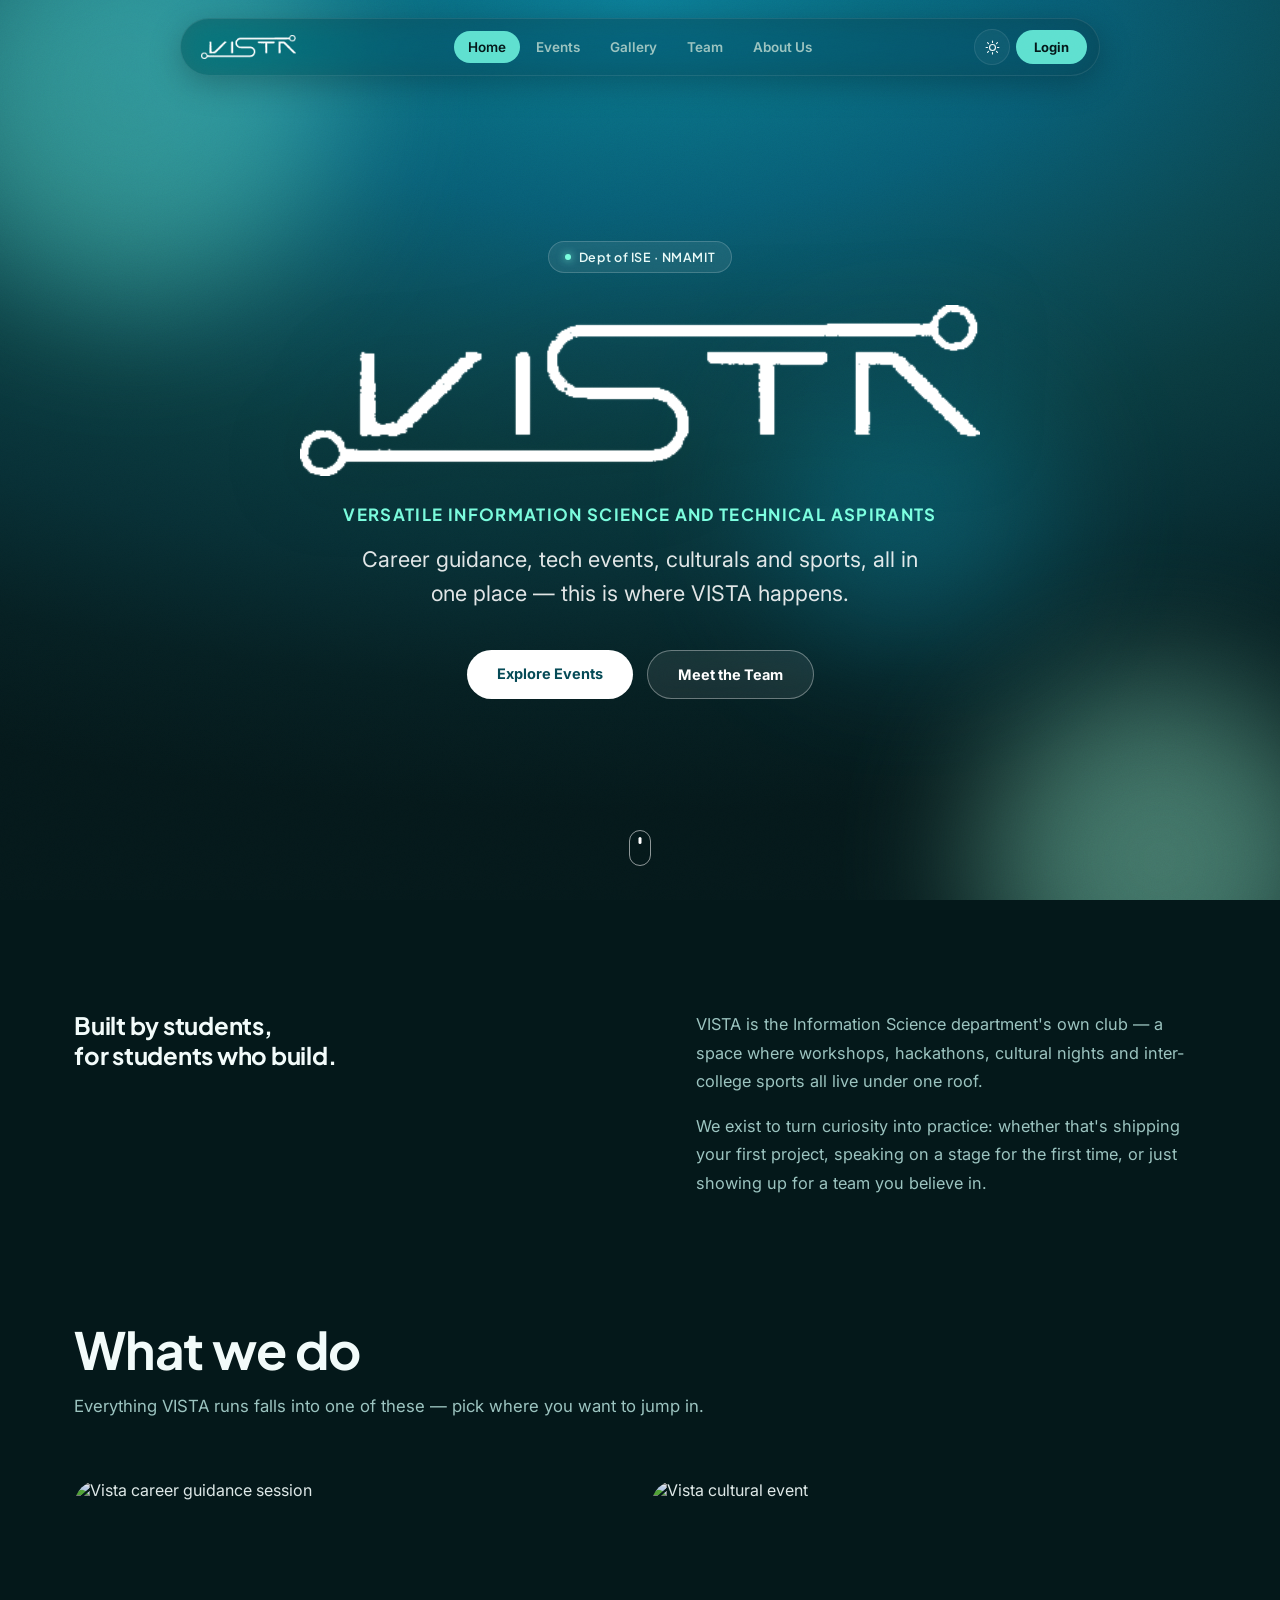
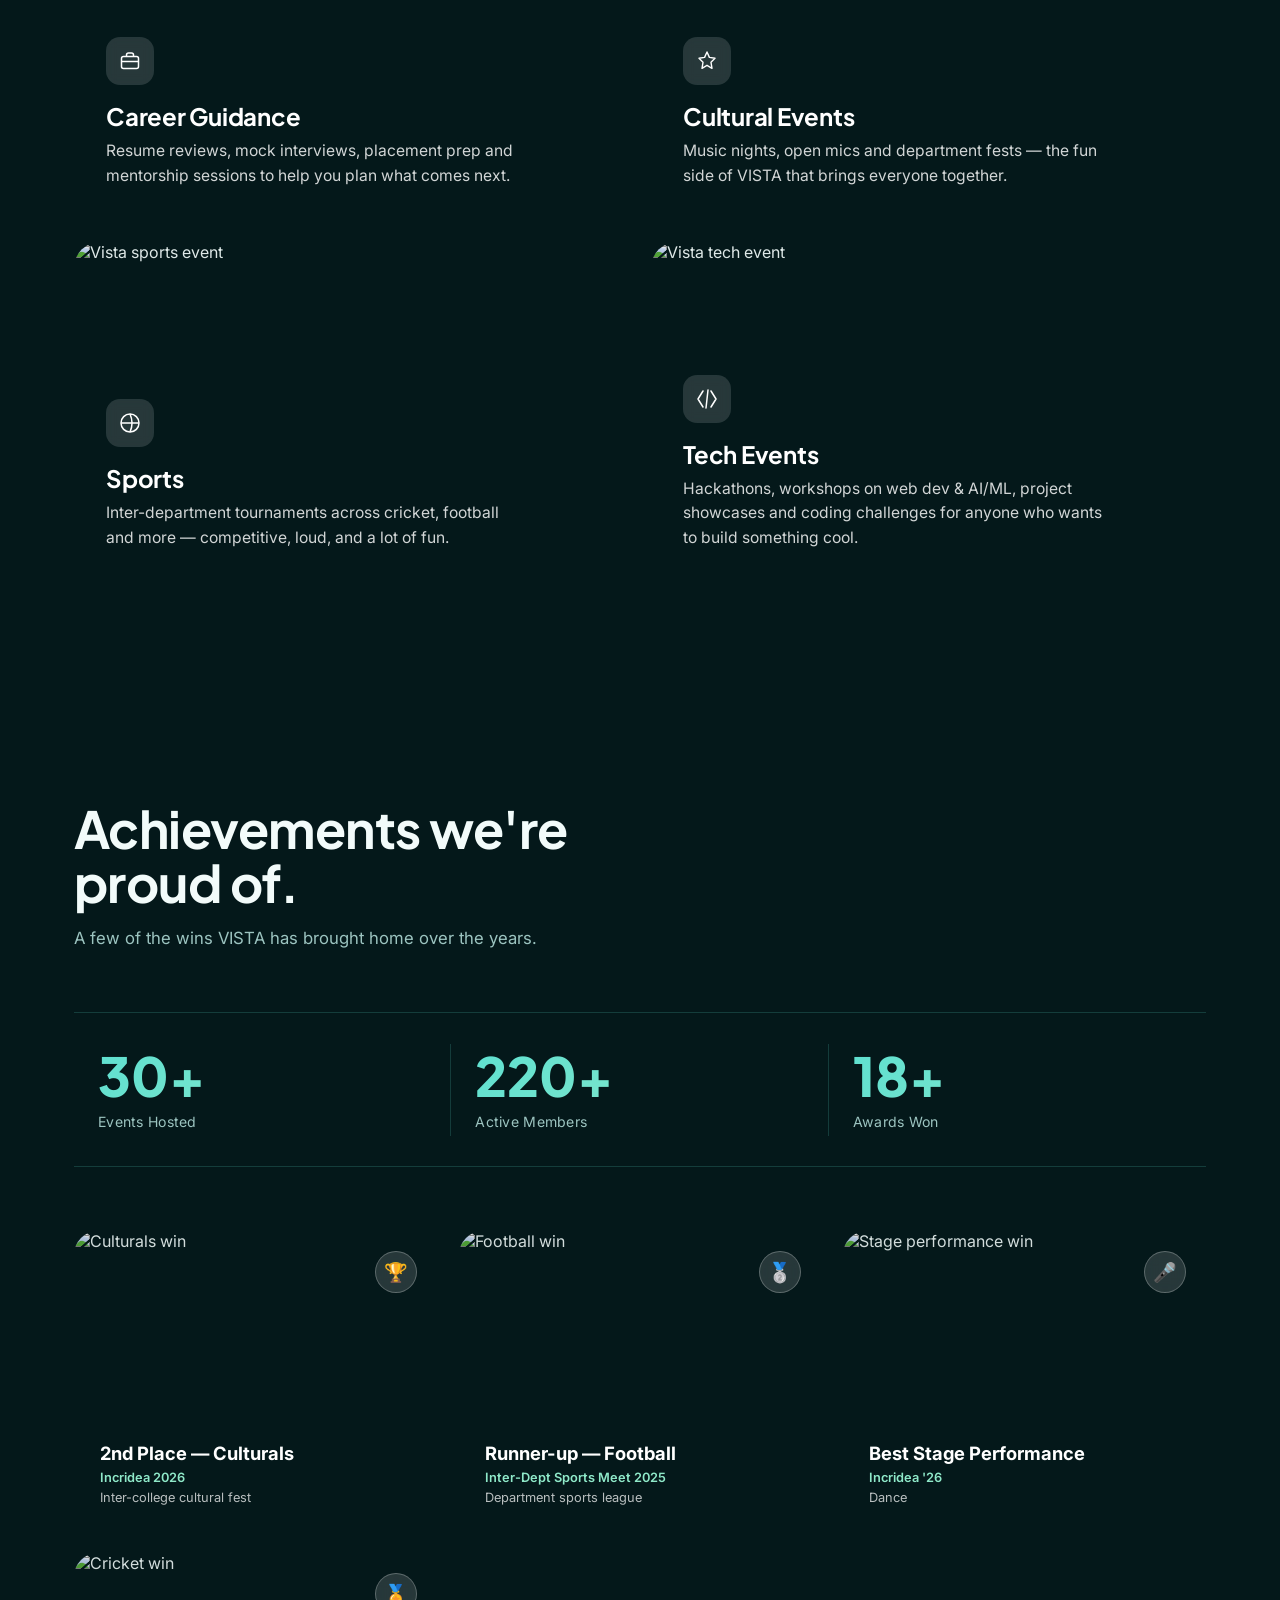
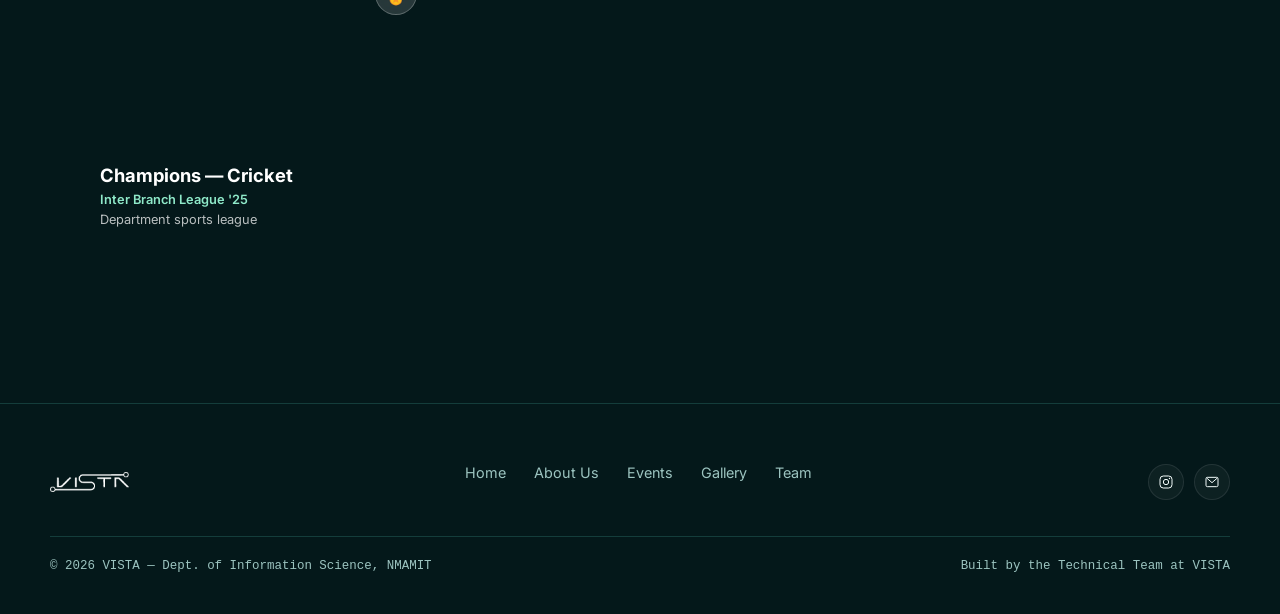
==== index.html @ de06e96b "website frontend" ====
<!DOCTYPE html>
<html lang="en" data-theme="dark">
<head>
<meta charset="UTF-8">
<meta name="viewport" content="width=device-width, initial-scale=1.0">
<title>VISTA — Dept. of ISE, NMAMIT</title>
<link rel="preconnect" href="https://fonts.googleapis.com">
<link rel="preconnect" href="https://fonts.gstatic.com" crossorigin>
<link href="https://fonts.googleapis.com/css2?family=Plus+Jakarta+Sans:wght@500;600;700;800&family=Inter:wght@400;500;600;700&display=swap" rel="stylesheet">
<link rel="stylesheet" href="/css/styles.css">
</head>
<body>

<div class="navwrap">
  <nav>
    <a href="/" class="nav-brand">
      <img src="/assets/images/vista-logo.png" alt="Vista logo">
    </a>
    <div class="nav-links" id="navLinks">
      <a href="/" class="active">Home</a>
      <a href="/events/">Events</a>
      <a href="/gallery/">Gallery</a>
      <a href="/team/">Team</a>
      <a href="/about/">About Us</a>
    </div>
    <div class="nav-actions">
      <button class="icon-btn" id="themeToggle" title="Toggle theme">
        <svg id="themeIcon" viewBox="0 0 24 24" fill="none" width="17" height="17"><path d="M12 3v2M12 19v2M5 5l1.4 1.4M17.6 17.6L19 19M3 12h2M19 12h2M5 19l1.4-1.4M17.6 6.4L19 5" stroke="currentColor" stroke-width="1.6" stroke-linecap="round"/><circle cx="12" cy="12" r="4.2" stroke="currentColor" stroke-width="1.6"/></svg>
      </button>
      <button class="login-btn">Login</button>
      <button class="hamburger" id="hamburger"><span></span></button>
    </div>
  </nav>
</div>
<div class="mobile-menu" id="mobileMenu">
  <a href="/" class="active">Home</a>
  <a href="/events/">Events</a>
  <a href="/gallery/">Gallery</a>
  <a href="/team/">Team</a>
  <a href="/about/">About Us</a>
</div>

<main class="page">

  <section class="hero">
    <div class="hero-blobs" id="heroBlobs">
      <div class="blob b1"></div>
      <div class="blob b2"></div>
      <div class="blob b3"></div>
    </div>
    <div class="hero-inner">
      <div class="hero-eyebrow"><span class="dot"></span>Dept of ISE · NMAMIT</div>
      <img src="/assets/images/vista-logo.png" alt="VISTA" class="hero-logo" id="heroLogo">
      <p class="hero-fullname">Versatile Information Science and Technical Aspirants</p>
      <p class="tagline">Career guidance, tech events, culturals and sports, all in one place — this is where VISTA happens.</p>
      <div class="hero-ctas">
        <a href="/events/" class="btn-solid">Explore Events</a>
        <a href="/team/" class="btn-ghost">Meet the Team</a>
      </div>
    </div>
    <div class="scroll-cue"><div class="mouse"></div></div>
  </section>

  <section class="block" id="about">
    <div class="about-grid">
      <div class="reveal">
        <h2>Built by students,<br>for students who build.</h2>
      </div>
      <div class="reveal">
        <p>VISTA is the Information Science department's own club — a space where workshops, hackathons, cultural nights and inter-college sports all live under one roof.</p>
        <p>We exist to turn curiosity into practice: whether that's shipping your first project, speaking on a stage for the first time, or just showing up for a team you believe in.</p>
      </div>
    </div>
  </section>

  <section class="block" id="what-we-do" style="padding-top:0;">
    <div class="section-head reveal">
      <h2>What we do</h2>
      <p>Everything VISTA runs falls into one of these — pick where you want to jump in.</p>
    </div>
    <div class="what-grid">
      <div class="what-card reveal">
        <div class="what-bg"><img src="https://picsum.photos/seed/vista-career2/800/600" alt="Vista career guidance session"></div>
        <div class="what-content">
          <div class="what-icon"><svg viewBox="0 0 24 24" fill="none"><rect x="3.5" y="7.5" width="17" height="12" rx="2" stroke="currentColor" stroke-width="1.5"/><path d="M8.5 7.5V6a2 2 0 0 1 2-2h3a2 2 0 0 1 2 2v1.5" stroke="currentColor" stroke-width="1.5"/><path d="M3.5 12.5h17" stroke="currentColor" stroke-width="1.5"/></svg></div>
          <h3>Career Guidance</h3>
          <p>Resume reviews, mock interviews, placement prep and mentorship sessions to help you plan what comes next.</p>
        </div>
      </div>
      <div class="what-card reveal">
        <div class="what-bg"><img src="https://picsum.photos/seed/vista-culture2/800/600" alt="Vista cultural event"></div>
        <div class="what-content">
          <div class="what-icon"><svg viewBox="0 0 24 24" fill="none"><path d="M12 3l2.4 5.4L20 9.3l-4 4 1 6-5-3-5 3 1-6-4-4 5.6-.9z" stroke="currentColor" stroke-width="1.4" stroke-linejoin="round"/></svg></div>
          <h3>Cultural Events</h3>
          <p>Music nights, open mics and department fests — the fun side of VISTA that brings everyone together.</p>
        </div>
      </div>
      <div class="what-card reveal">
        <div class="what-bg"><img src="https://picsum.photos/seed/vista-sports2/800/600" alt="Vista sports event"></div>
        <div class="what-content">
          <div class="what-icon"><svg viewBox="0 0 24 24" fill="none"><circle cx="12" cy="12" r="9" stroke="currentColor" stroke-width="1.5"/><path d="M12 3a9 15 0 0 1 0 18M3 12h18" stroke="currentColor" stroke-width="1.5"/></svg></div>
          <h3>Sports</h3>
          <p>Inter-department tournaments across cricket, football and more — competitive, loud, and a lot of fun.</p>
        </div>
      </div>
      <div class="what-card reveal">
        <div class="what-bg"><img src="https://picsum.photos/seed/vista-tech2/800/600" alt="Vista tech event"></div>
        <div class="what-content">
          <div class="what-icon"><svg viewBox="0 0 24 24" fill="none"><path d="M8 4l-5 8 5 8M16 4l5 8-5 8M13 3l-2 18" stroke="currentColor" stroke-width="1.5" stroke-linecap="round" stroke-linejoin="round"/></svg></div>
          <h3>Tech Events</h3>
          <p>Hackathons, workshops on web dev &amp; AI/ML, project showcases and coding challenges for anyone who wants to build something cool.</p>
        </div>
      </div>
    </div>
  </section>

  <section class="block ach-band" id="achievements">
    <div class="section-head reveal">
      <h2>Achievements we're proud of.</h2>
      <p>A few of the wins VISTA has brought home over the years.</p>
    </div>

    <div class="ach-stats-row reveal">
      <div class="ach-stat-card"><div class="stat" data-count="30">0</div><div class="label">Events Hosted</div></div>
      <div class="ach-stat-card"><div class="stat" data-count="250">0</div><div class="label">Active Members</div></div>
      <div class="ach-stat-card"><div class="stat" data-count="18">0</div><div class="label">Awards Won</div></div>
    </div>

    <div class="wins-grid">
      <div class="win-card reveal">
        <div class="win-bg"><img src="https://picsum.photos/seed/vista-win-culturals/700/600" alt="Culturals win"></div>
        <div class="badge">🏆</div>
        <div class="win-content">
          <h4>2nd Place — Culturals</h4>
          <span class="win-event">Incridea 2026</span>
          <p class="win-year">Inter-college cultural fest</p>
        </div>
      </div>
      <div class="win-card reveal">
        <div class="win-bg"><img src="https://picsum.photos/seed/vista-win-football/700/600" alt="Football win"></div>
        <div class="badge">🥈</div>
        <div class="win-content">
          <h4>Runner-up — Football</h4>
          <span class="win-event">Inter-Dept Sports Meet 2025</span>
          <p class="win-year">Department sports league</p>
        </div>
      </div>
      <div class="win-card reveal">
        <div class="win-bg"><img src="https://picsum.photos/seed/vista-win-stage/700/600" alt="Stage performance win"></div>
        <div class="badge">🎤</div>
        <div class="win-content">
          <h4>Best Stage Performance</h4>
          <span class="win-event">Incridea '26</span>
          <p class="win-year">Dance </p>
        </div>
      </div>
      <div class="win-card reveal">
        <div class="win-bg"><img src="https://picsum.photos/seed/vista-win-cricket/700/600" alt="Cricket win"></div>
        <div class="badge">🏅</div>
        <div class="win-content">
          <h4>Champions — Cricket</h4>
          <span class="win-event">Inter Branch League '25</span>
          <p class="win-year">Department sports league</p>
        </div>
      </div>
    </div>
  </section>

</main>

<div class="lightbox" id="lightbox" aria-hidden="true">
  <button class="lightbox-close" id="lightboxClose" aria-label="Close image">&times;</button>
  <img id="lightboxImg" src="" alt="">
</div>

<footer>
  <div class="footer-inner">
    <div class="footer-brand">
      <img src="/assets/images/vista-logo.png" alt="Vista logo" style="height:20px;width:auto;filter:var(--logo-filter,none);">
    </div>
    <div class="footer-links">
      <a href="/" class="active">Home</a>
      <a href="/about/">About Us</a>
      <a href="/events/">Events</a>
      <a href="/gallery/">Gallery</a>
      <a href="/team/">Team</a>
    </div>
    <div class="social-row">
      <a class="icon-btn" href="https://www.instagram.com/vista_nmamit/" target="_blank" rel="noopener" aria-label="Instagram"><svg viewBox="0 0 24 24" width="16" height="16" fill="none"><rect x="3" y="3" width="18" height="18" rx="5" stroke="currentColor" stroke-width="1.5"/><circle cx="12" cy="12" r="4" stroke="currentColor" stroke-width="1.5"/><circle cx="17.2" cy="6.8" r="1" fill="currentColor"/></svg></a>
      <a class="icon-btn" href="#" aria-label="Email"><svg viewBox="0 0 24 24" width="16" height="16" fill="none"><rect x="3" y="5" width="18" height="14" rx="2" stroke="currentColor" stroke-width="1.5"/><path d="M4 6l8 7 8-7" stroke="currentColor" stroke-width="1.5"/></svg></a>
    </div>
  </div>
  <div class="footer-bottom">
    <span>© 2026 VISTA — Dept. of Information Science, NMAMIT</span>
    <span>Built by the Technical Team at VISTA</span>
  </div>
</footer>

<script src="/js/main.js"></script>
</body>
</html>
---- css/styles.css ----
:root[data-theme="dark"]{
  --bg-deep:#04181A;
  --bg-mid:#0B2C2E;
  --bg-light:#123E40;
  --card:rgba(18,62,64,0.45);
  --card-solid:#0E3335;
  --accent:#5FE0D0;
  --accent-2:#8FE9C9;
  --accent-dim:#2E8C86;
  --text-primary:#F2FBFA;
  --text-muted:#9CC4C0;
  --border:rgba(95,224,208,0.18);
  --glass-bg:rgba(14,51,53,0.4);
  --glass-border:rgba(255,255,255,0.09);
  --grain-opacity:0.05;
  --page-gradient:radial-gradient(ellipse 130% 90% at 50% 0%, #0B7E97 0%, #086C82 14%, #075E76 26%, #0A4A55 42%, #093B40 56%, #072F35 70%, #051F22 85%, #04181A 100%);
  --cursor-glow:rgba(95,224,208,0.5);
}
/* Fixed gradient (matches the VISTA logo's own background) — stays constant across themes so the
   logo and hero always blend correctly, no matter which theme is active. */
:root{
  --hero-gradient:radial-gradient(ellipse 130% 90% at 50% 0%, #0B7E97 0%, #086C82 14%, #075E76 26%, #0A4A55 42%, #093B40 56%, #072F35 70%, #051F22 85%, #04181A 100%);
}
:root[data-theme="light"]{
  --bg-deep:#F3FAF9;
  --bg-mid:#E7F3F1;
  --bg-light:#DBEEEC;
  --card:rgba(255,255,255,0.55);
  --card-solid:#FFFFFF;
  --accent:#0E8C82;
  --accent-2:#159C7C;
  --accent-dim:#5FBDB2;
  --text-primary:#082A2B;
  --text-muted:#456866;
  --border:rgba(14,140,130,0.2);
  --glass-bg:rgba(255,255,255,0.45);
  --glass-border:rgba(14,140,130,0.15);
  --grain-opacity:0.03;
  --logo-filter:invert(1) brightness(0.35) sepia(1) saturate(4) hue-rotate(130deg);
  --page-gradient:radial-gradient(ellipse 130% 90% at 50% 0%, #8FE0D6 0%, #A9E8DF 14%, #C7F0E8 28%, #DEF5F0 44%, #EBF9F5 60%, #F3FAF9 80%, #F3FAF9 100%);
  --cursor-glow:rgba(14,140,130,0.45);
}
*{margin:0;padding:0;box-sizing:border-box;}
html{scroll-behavior:smooth;}
body{
  background:var(--page-gradient) fixed;
  background-color:var(--bg-deep);
  background-size:cover;
  color:var(--text-primary);
  font-family:'Inter',sans-serif;
  overflow-x:hidden;
  transition:background-color .4s ease,color .4s ease;
  position:relative;
}
h1,h2,h3,.display{font-family:'Plus Jakarta Sans',sans-serif; font-weight:700; letter-spacing:-0.01em;}
.mono{font-family:'Plus Jakarta Sans',sans-serif; letter-spacing:0.02em;}
a{color:inherit; text-decoration:none;}
img{max-width:100%; display:block;}
button{font-family:inherit;}

/* subtle grain, kept very light so it reads as texture not "scanline" tech */
body::before{
  content:"";
  position:fixed;inset:0;
  pointer-events:none;
  z-index:998;
  opacity:calc(var(--grain-opacity) * 0.5);
  background-image:url("data:image/svg+xml,%3Csvg xmlns='http://www.w3.org/2000/svg' width='120' height='120'%3E%3Cfilter id='n'%3E%3CfeTurbulence type='fractalNoise' baseFrequency='0.9' numOctaves='2' stitchTiles='stitch'/%3E%3C/filter%3E%3Crect width='100%25' height='100%25' filter='url(%23n)'/%3E%3C/svg%3E");
  mix-blend-mode:overlay;
}

/* ===== Glass Navbar ===== */
.navwrap{position:fixed; top:18px; left:0; right:0; z-index:100; display:flex; justify-content:center; padding:0 20px;}
nav{
  display:flex; align-items:center; gap:6px;
  padding:10px 12px 10px 20px;
  background:var(--glass-bg);
  backdrop-filter:blur(18px) saturate(160%);
  -webkit-backdrop-filter:blur(18px) saturate(160%);
  border:1px solid var(--glass-border);
  border-radius:100px;
  box-shadow:0 8px 32px rgba(0,0,0,0.25);
  transition:background .3s ease,border-color .3s ease;
  max-width:920px; width:100%;
}
.nav-brand{display:flex; align-items:center; gap:9px; margin-right:10px; white-space:nowrap;}
.nav-brand img{height:24px; width:auto; display:block; filter:var(--logo-filter,none);}
.nav-brand span{font-family:'Plus Jakarta Sans',sans-serif; font-weight:700; font-size:15px; letter-spacing:0.04em;}
.nav-links{display:flex; align-items:center; justify-content:center; gap:2px; flex:1;}
.nav-links a{
  position:relative; padding:8px 14px; font-size:13.5px; font-weight:600;
  color:var(--text-muted); border-radius:100px; transition:color .25s;
}
.nav-links a:hover{color:var(--text-primary);}
.nav-links a.active{color:var(--bg-deep); background:var(--accent);}
.nav-actions{display:flex; align-items:center; gap:6px;}
.icon-btn{
  width:36px; height:36px; border-radius:50%; border:1px solid var(--glass-border);
  background:rgba(255,255,255,0.04); display:flex; align-items:center; justify-content:center;
  color:var(--text-primary); transition:background .2s,transform .2s; flex-shrink:0;
}
.icon-btn:hover{background:rgba(255,255,255,0.1); transform:scale(1.06);}
.login-btn{
  padding:9px 18px; border-radius:100px; background:var(--accent); color:var(--bg-deep);
  font-weight:700; font-size:13px; border:none; white-space:nowrap; transition:transform .2s,box-shadow .2s;
}
.login-btn:hover{transform:translateY(-1px); box-shadow:0 6px 18px rgba(95,224,208,0.35);}
.hamburger{display:none; width:36px; height:36px; border-radius:50%; border:1px solid var(--glass-border); background:rgba(255,255,255,0.04); align-items:center; justify-content:center;}
.hamburger span{display:block; width:16px; height:1.5px; background:var(--text-primary); position:relative;}
.hamburger span::before,.hamburger span::after{content:"";position:absolute;left:0;width:16px;height:1.5px;background:var(--text-primary);}
.hamburger span::before{top:-5px;} .hamburger span::after{top:5px;}

.mobile-menu{
  position:fixed; top:80px; left:16px; right:16px; z-index:99;
  background:var(--glass-bg); backdrop-filter:blur(20px);
  border:1px solid var(--glass-border); border-radius:22px; padding:14px;
  display:none; flex-direction:column; gap:2px;
  box-shadow:0 12px 40px rgba(0,0,0,0.3);
}
.mobile-menu.open{display:flex;}
.mobile-menu a{padding:13px 16px; border-radius:14px; font-weight:600; color:var(--text-primary); font-size:15px;}
.mobile-menu a.active{background:var(--accent); color:var(--bg-deep);}

@media(max-width:860px){
  .nav-links{display:none;}
  .hamburger{display:flex;}
}

/* ===== Pages ===== */
.page{display:block;}

/* ===== HERO — full logo-gradient cover ===== */
.hero{
  position:relative; min-height:100vh; display:flex; flex-direction:column; align-items:center; justify-content:center;
  text-align:center; overflow:hidden; padding:120px 20px 80px;
  background:var(--hero-gradient);
}
.hero::after{
  content:""; position:absolute; inset:0;
  background-image:url("data:image/svg+xml,%3Csvg xmlns='http://www.w3.org/2000/svg' width='140' height='140'%3E%3Cfilter id='n'%3E%3CfeTurbulence type='fractalNoise' baseFrequency='0.85' numOctaves='3' stitchTiles='stitch'/%3E%3C/filter%3E%3Crect width='100%25' height='100%25' filter='url(%23n)'/%3E%3C/svg%3E");
  opacity:0.05; mix-blend-mode:overlay; pointer-events:none;
}
/* soft floating blobs instead of circuit lines — warmer, less "techy" */
.hero-blobs{position:absolute; inset:0; pointer-events:none; overflow:hidden;}
.hero-blobs .blob{position:absolute; border-radius:50%; filter:blur(70px); opacity:.45; animation:floatBlob 14s ease-in-out infinite;}
.blob.b1{width:420px; height:420px; background:#5FE0D0; top:-120px; left:-80px; animation-delay:0s;}
.blob.b2{width:360px; height:360px; background:#8FE9C9; bottom:-140px; right:-60px; animation-delay:-4s;}
.blob.b3{width:280px; height:280px; background:#0B7E97; top:40%; left:60%; animation-delay:-8s;}
@keyframes floatBlob{0%,100%{transform:translate(0,0) scale(1);}50%{transform:translate(30px,-30px) scale(1.08);}}
.hero-inner{position:relative; z-index:2; max-width:880px;}
.hero-eyebrow{
  display:inline-flex; align-items:center; gap:8px; padding:7px 16px; border-radius:100px;
  background:rgba(255,255,255,0.08); border:1px solid rgba(255,255,255,0.18);
  backdrop-filter:blur(10px); font-family:'Plus Jakarta Sans',sans-serif; font-weight:600; font-size:12.5px;
  letter-spacing:0.05em; color:#EAFBF8; margin-bottom:32px;
}
.hero-eyebrow .dot{width:6px;height:6px;border-radius:50%;background:#7CFFE0; box-shadow:0 0 8px #7CFFE0; animation:pulse 1.8s infinite;}
@keyframes pulse{0%,100%{opacity:1;}50%{opacity:.3;}}
.hero-logo{
  width:min(680px,86vw); height:auto; margin:0 auto 28px; display:block;
  filter:drop-shadow(0 6px 40px rgba(0,0,0,0.25));
  animation:heroFloat 6s ease-in-out infinite;
}
@keyframes heroFloat{0%,100%{transform:translateY(0);}50%{transform:translateY(-10px);}}
.hero .hero-fullname{
  font-family:'Plus Jakarta Sans',sans-serif; font-weight:700; font-size:clamp(.85rem,1.6vw,1.05rem);
  letter-spacing:0.08em; text-transform:uppercase; color:#7CFFE0; margin:0 auto 18px;
}
.hero p.tagline{
  font-size:clamp(1.05rem,2vw,1.35rem); color:rgba(255,255,255,0.88); font-weight:400;
  max-width:560px; margin:0 auto 40px; line-height:1.55;
}
.hero-ctas{display:flex; gap:14px; justify-content:center; flex-wrap:wrap;}
.btn-solid{
  padding:15px 30px; border-radius:100px; background:#FFFFFF; color:#054A56; font-weight:700;
  font-size:14.5px; border:none; transition:transform .25s,box-shadow .25s;
}
.btn-solid:hover{transform:translateY(-2px); box-shadow:0 10px 30px rgba(255,255,255,0.25);}
.btn-ghost{
  padding:15px 30px; border-radius:100px; background:rgba(255,255,255,0.08); color:#fff; font-weight:700;
  font-size:14.5px; border:1px solid rgba(255,255,255,0.35); backdrop-filter:blur(10px);
  transition:transform .25s,background .25s;
}
.btn-ghost:hover{transform:translateY(-2px); background:rgba(255,255,255,0.16);}
.scroll-cue{position:absolute; bottom:34px; left:50%; transform:translateX(-50%); z-index:2; display:flex; flex-direction:column; align-items:center; gap:8px;}
.scroll-cue span{font-family:'Space Mono',monospace; font-size:10px; letter-spacing:0.2em; color:rgba(255,255,255,0.7); text-transform:uppercase;}
.scroll-cue .mouse{width:22px; height:36px; border:1.5px solid rgba(255,255,255,0.55); border-radius:12px; position:relative;}
.scroll-cue .mouse::before{content:""; position:absolute; top:6px; left:50%; width:3px; height:7px; background:#fff; border-radius:2px; transform:translateX(-50%); animation:scrolldown 1.6s infinite;}
@keyframes scrolldown{0%{opacity:1; top:6px;}70%{opacity:0; top:18px;}100%{opacity:0; top:6px;}}

/* ===== Sections common ===== */
section.block{padding:110px 24px; max-width:1180px; margin:0 auto; position:relative;}
.eyebrow-label{font-family:'Plus Jakarta Sans',sans-serif; font-weight:700; font-size:12.5px; letter-spacing:0.06em; text-transform:uppercase; color:var(--accent); margin-bottom:14px; display:block;}
.section-head{max-width:640px; margin-bottom:60px;}
.section-head h2{font-size:clamp(2.1rem,4.5vw,3.2rem); line-height:1.05; margin-bottom:16px;}
.section-head p{color:var(--text-muted); font-size:1.05rem; line-height:1.6;}

.reveal{opacity:0; transform:translateY(44px) scale(.97); transition:opacity 1s cubic-bezier(.2,.8,.2,1),transform 1s cubic-bezier(.2,.8,.2,1);}
.reveal.in{opacity:1; transform:translateY(0) scale(1);}

/* Glass card base */
.glass{
  background:var(--glass-bg);
  backdrop-filter:blur(16px) saturate(160%);
  -webkit-backdrop-filter:blur(16px) saturate(160%);
  border:1px solid var(--glass-border);
  border-radius:22px;
}

/* About + What we do */
.about-grid{display:grid; grid-template-columns:1.1fr 1fr; gap:60px; align-items:start;}
.about-grid p{color:var(--text-muted); line-height:1.75; font-size:1.02rem; margin-bottom:16px;}
.what-grid{display:grid; grid-template-columns:repeat(2,1fr); gap:22px; margin-top:16px;}
.what-card{
  position:relative; overflow:hidden; border-radius:26px; min-height:340px;
  display:flex; flex-direction:column; justify-content:flex-end; padding:32px;
  transition:transform .45s cubic-bezier(.2,.8,.2,1);
}
.what-card:hover{transform:translateY(-8px) scale(1.01);}
.what-card .what-bg{position:absolute; inset:0; z-index:0;}
.what-card .what-bg img{width:100%; height:100%; object-fit:cover; transition:transform .6s ease;}
.what-card:hover .what-bg img{transform:scale(1.08);}
.what-card .what-bg::after{
  content:""; position:absolute; inset:0;
  background:linear-gradient(180deg, rgba(4,24,26,0.05) 0%, rgba(4,24,26,0.55) 55%, rgba(4,24,26,0.92) 100%);
}
.what-card .what-content{position:relative; z-index:1;}
.what-card .what-icon{
  width:48px; height:48px; border-radius:14px; background:rgba(255,255,255,0.14);
  backdrop-filter:blur(6px); display:flex; align-items:center; justify-content:center; margin-bottom:16px;
}
.what-card .what-icon svg{width:24px;height:24px; color:#fff;}
.what-card h3{font-size:1.5rem; margin-bottom:8px; color:#fff;}
.what-card p{color:rgba(255,255,255,0.82); font-size:.98rem; line-height:1.55; max-width:420px;}
@media(max-width:900px){.about-grid{grid-template-columns:1fr;} .what-grid{grid-template-columns:1fr;}}

/* Achievements — modern editorial style, same bg as rest of site */
.ach-band{position:relative; overflow:hidden;}
.ach-stats-row{
  display:flex; flex-wrap:wrap; gap:0; margin-bottom:64px;
  border-top:1px solid var(--border); border-bottom:1px solid var(--border);
}
.ach-stat-card{
  flex:1; min-width:160px; padding:36px 24px; text-align:left; position:relative;
}
.ach-stat-card:not(:last-child)::after{
  content:""; position:absolute; top:20%; bottom:20%; right:0; width:1px; background:var(--border);
}
.ach-stat-card .stat{font-family:'Plus Jakarta Sans',sans-serif; font-weight:800; font-size:clamp(2.2rem,4.2vw,3.4rem); line-height:1; background:linear-gradient(135deg,var(--accent),var(--accent-2)); -webkit-background-clip:text; background-clip:text; color:transparent;}
.ach-stat-card .label{color:var(--text-muted); font-size:.88rem; margin-top:10px; letter-spacing:.02em;}
@media(max-width:700px){.ach-stat-card{min-width:50%;} .ach-stat-card:nth-child(2)::after{display:none;}}

.wins-grid{display:grid; grid-template-columns:repeat(3,1fr); gap:22px;}
.win-card{
  position:relative; overflow:hidden; border-radius:24px; min-height:300px;
  display:flex; flex-direction:column; justify-content:flex-end; padding:26px;
  transition:transform .45s cubic-bezier(.2,.8,.2,1);
}
.win-card:hover{transform:translateY(-8px) scale(1.01);}
.win-card .win-bg{position:absolute; inset:0; z-index:0;}
.win-card .win-bg img{width:100%; height:100%; object-fit:cover; transition:transform .6s ease;}
.win-card:hover .win-bg img{transform:scale(1.08);}
.win-card .win-bg::after{
  content:""; position:absolute; inset:0;
  background:linear-gradient(180deg, rgba(4,24,26,0.1) 0%, rgba(4,24,26,0.55) 55%, rgba(4,24,26,0.92) 100%);
}
.win-card .win-content{position:relative; z-index:1;}
.win-card .badge{
  position:absolute; top:20px; right:20px; z-index:1;
  width:42px; height:42px; border-radius:50%; display:flex; align-items:center; justify-content:center;
  background:rgba(255,255,255,0.14); backdrop-filter:blur(8px); border:1px solid rgba(255,255,255,0.25);
  font-size:19px;
}
.win-card h4{font-size:1.15rem; margin-bottom:4px; line-height:1.3; color:#fff;}
.win-card .win-event{color:var(--accent-2); font-size:.8rem; font-weight:600; margin-bottom:5px; display:block;}
.win-card p.win-year{color:rgba(255,255,255,0.72); font-size:.8rem;}
@media(max-width:900px){.wins-grid{grid-template-columns:1fr;}}

/* Footer */
footer{padding:60px 24px 40px; border-top:1px solid var(--border); margin-top:40px;}
.footer-inner{max-width:1180px; margin:0 auto; display:flex; justify-content:space-between; flex-wrap:wrap; gap:30px;}
.footer-brand{display:flex; align-items:center; gap:10px;}
.footer-brand span{font-family:'Syne',sans-serif; font-weight:700; letter-spacing:.06em;}
.footer-links{display:flex; gap:28px; flex-wrap:wrap;}
.footer-links a{color:var(--text-muted); font-size:.9rem; transition:color .2s;}
.footer-links a:hover{color:var(--accent);}
.social-row{display:flex; gap:10px;}
.footer-bottom{max-width:1180px; margin:36px auto 0; padding-top:22px; border-top:1px solid var(--border); font-size:.78rem; color:var(--text-muted); font-family:'Space Mono',monospace; display:flex; justify-content:space-between; flex-wrap:wrap; gap:10px;}

/* ===== Page header for inner pages ===== */
.page-header{padding:160px 24px 60px; text-align:center; position:relative; overflow:hidden;}
.page-header::before{
  content:""; position:absolute; inset:0; z-index:-1;
  background:radial-gradient(ellipse 100% 60% at 50% 0%, rgba(95,224,208,0.16), transparent 70%);
}
.page-header .eyebrow-label{justify-content:center; display:flex;}
.page-header h1{font-size:clamp(2.6rem,6vw,4.2rem);}
.page-header p{color:var(--text-muted); max-width:560px; margin:16px auto 0; font-size:1.02rem;}

/* ===== Events ===== */
.events-grid{max-width:1180px; margin:0 auto; padding:0 24px 120px; display:grid; grid-template-columns:repeat(2,1fr); gap:26px;}
.event-card{overflow:hidden; display:flex; flex-direction:column; transition:transform .35s, border-color .35s;}
.event-card:hover{transform:translateY(-6px); border-color:var(--accent);}
.event-poster{position:relative; aspect-ratio:16/9; overflow:hidden;}
.event-poster img{width:100%; height:100%; object-fit:cover; transition:transform .5s;}
.event-card:hover .event-poster img{transform:scale(1.06);}
.event-tag{position:absolute; top:14px; left:14px; padding:6px 12px; border-radius:100px; background:rgba(4,24,26,0.6); backdrop-filter:blur(8px); font-family:'Space Mono',monospace; font-size:10.5px; letter-spacing:.08em; color:#fff; text-transform:uppercase; border:1px solid rgba(255,255,255,0.2);}
.event-body{padding:24px;}
.event-body h3{font-size:1.3rem; margin-bottom:10px;}
.event-body p.desc{color:var(--text-muted); font-size:.92rem; line-height:1.6; margin-bottom:18px;}
.event-meta{display:grid; grid-template-columns:1fr 1fr; gap:10px; font-size:.82rem; color:var(--text-muted); border-top:1px solid var(--border); padding-top:16px;}
.event-meta div{display:flex; gap:8px; align-items:flex-start;}
.event-meta svg{width:15px;height:15px; flex-shrink:0; color:var(--accent); margin-top:1px;}
.event-meta b{color:var(--text-primary); font-weight:600; display:block; font-size:.82rem;}
@media(max-width:800px){.events-grid{grid-template-columns:1fr;}}

/* ===== Gallery ===== */
.gallery-list{max-width:1180px; margin:0 auto; padding:0 24px 120px; display:flex; flex-direction:column; gap:70px;}
.gallery-event-head{display:flex; justify-content:space-between; align-items:flex-end; margin-bottom:22px; flex-wrap:wrap; gap:14px;}
.gallery-event-head h3{font-size:1.5rem;}
.gallery-event-head .gdate{color:var(--text-muted); font-family:'Space Mono',monospace; font-size:.78rem;}
.drive-btn{display:inline-flex; align-items:center; gap:8px; padding:10px 18px; border-radius:100px; font-size:.82rem; font-weight:700; color:var(--bg-deep); background:var(--accent); transition:transform .2s;}
.drive-btn:hover{transform:translateY(-2px);}
.photo-row{display:grid; grid-template-columns:repeat(4,1fr); gap:14px;}
.photo-row a{border-radius:16px; overflow:hidden; aspect-ratio:1/1; position:relative; display:block;}
.photo-row img{width:100%;height:100%;object-fit:cover; transition:transform .4s;}
.photo-row a:hover img{transform:scale(1.08);}
.photo-row a::after{content:"";position:absolute;inset:0;background:linear-gradient(180deg,transparent 60%,rgba(0,0,0,.35));}
@media(max-width:760px){.photo-row{grid-template-columns:repeat(2,1fr);}}

/* ===== Team ===== */
.team-section{max-width:1180px; margin:0 auto; padding:0 24px 60px;}
.team-group-title{display:flex; align-items:center; gap:14px; margin:70px 0 28px;}
.team-group-title h3{font-size:1.5rem; white-space:nowrap;}
.team-group-title .rule{flex:1; height:1px; background:var(--border);}
.team-grid{display:grid; grid-template-columns:repeat(4,1fr); gap:22px;}
.team-card{overflow:hidden; text-align:center; padding-bottom:22px; transition:transform .3s,border-color .3s;}
.team-card:hover{transform:translateY(-6px); border-color:var(--accent);}
.team-photo{aspect-ratio:1/1; overflow:hidden;}
.team-photo img{width:100%;height:100%;object-fit:cover;}
.team-card h4{margin:18px 0 3px; font-size:1.05rem;}
.team-card .role{color:var(--accent); font-family:'Space Mono',monospace; font-size:.72rem; letter-spacing:.06em; text-transform:uppercase; margin-bottom:14px; display:block;}
.team-social{display:flex; justify-content:center; gap:10px;}
.team-social a{width:32px;height:32px; border-radius:50%; border:1px solid var(--glass-border); display:flex; align-items:center; justify-content:center; color:var(--text-muted); transition:.2s;}
.team-social a:hover{background:var(--accent); color:var(--bg-deep); border-color:var(--accent);}
.team-social svg{width:15px;height:15px;}
@media(max-width:900px){.team-grid{grid-template-columns:repeat(2,1fr);}}

/* ===== Lightbox ===== */
.lightbox{position:fixed; inset:0; z-index:1000; background:rgba(2,10,11,0.92); display:none; align-items:center; justify-content:center; padding:50px; cursor:zoom-out;}
.lightbox.open{display:flex;}
.lightbox img{max-width:92vw; max-height:88vh; width:auto; height:auto; border-radius:14px; box-shadow:0 24px 70px rgba(0,0,0,0.55); opacity:0; transform:scale(.96); transition:opacity .25s ease, transform .25s ease;}
.lightbox.open img{opacity:1; transform:scale(1);}
.lightbox-close{
  position:fixed; top:26px; right:28px; width:44px; height:44px; border-radius:50%;
  background:rgba(255,255,255,0.08); border:1px solid rgba(255,255,255,0.25); color:#fff;
  font-size:22px; line-height:1; display:flex; align-items:center; justify-content:center;
  cursor:pointer; transition:background .2s,transform .2s; z-index:1001;
}
.lightbox-close:hover{background:rgba(255,255,255,0.18); transform:scale(1.06);}
.photo-row a{cursor:zoom-in;}

/* ===== About page ===== */
.about-hero-block{max-width:820px; margin:0 auto 90px; padding:0 24px;}
.about-hero-block p{color:var(--text-muted); font-size:1.08rem; line-height:1.75;}
.about-story{max-width:1180px; margin:0 auto; padding:0 24px 40px; display:flex; flex-direction:column; gap:90px;}
.about-row{display:grid; grid-template-columns:0.85fr 1.15fr; gap:56px; align-items:start;}
.about-row.reverse .about-row-media{order:2;}
.about-row.reverse .about-row-text{order:1;}
.about-row-text p{color:var(--text-muted); line-height:1.75; font-size:1.02rem; margin-bottom:14px;}
.about-row-num{
  font-family:'Plus Jakarta Sans',sans-serif; font-weight:800; font-size:3rem; line-height:1;
  background:linear-gradient(135deg,var(--accent),var(--accent-2)); -webkit-background-clip:text; background-clip:text; color:transparent;
  margin-bottom:14px; display:block;
}
.about-highlights{list-style:none; display:flex; flex-direction:column; gap:14px; margin-top:6px;}
.about-highlights li{display:flex; gap:12px; align-items:flex-start; color:var(--text-muted); line-height:1.6; font-size:.98rem;}
.about-highlights li svg{flex-shrink:0; width:20px; height:20px; color:var(--accent); margin-top:2px;}
.about-goal-card{padding:44px; border-radius:28px; text-align:center;}
.about-goal-card .eyebrow-label{justify-content:center; display:flex;}
.about-goal-card h2{font-size:clamp(1.6rem,3.2vw,2.3rem); margin-bottom:16px; max-width:680px; margin-left:auto; margin-right:auto;}
.about-goal-card p{color:var(--text-muted); max-width:680px; margin:0 auto; font-size:1.03rem; line-height:1.7;}
@media(max-width:860px){.about-row{grid-template-columns:1fr;} .about-row.reverse .about-row-media{order:1;} .about-row.reverse .about-row-text{order:2;}}

/* utility */
.container-pad{padding-left:24px; padding-right:24px;}
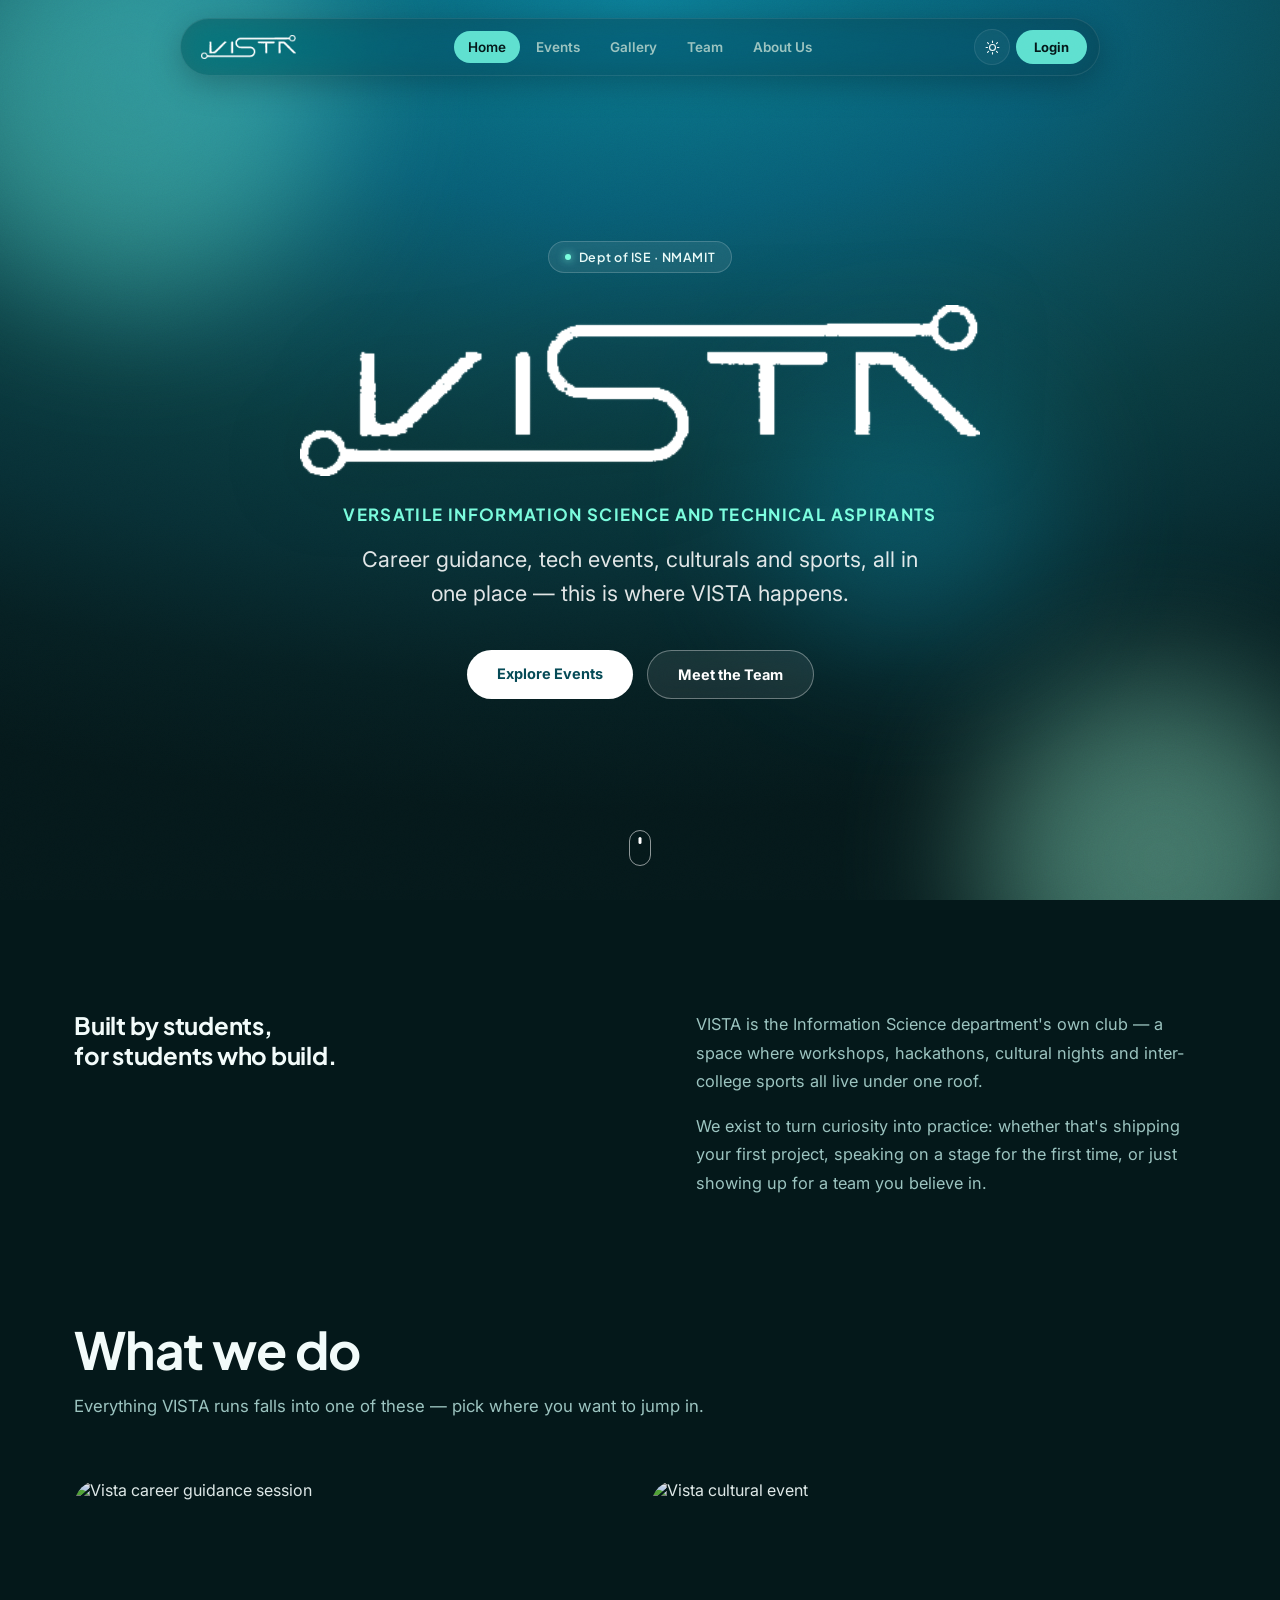
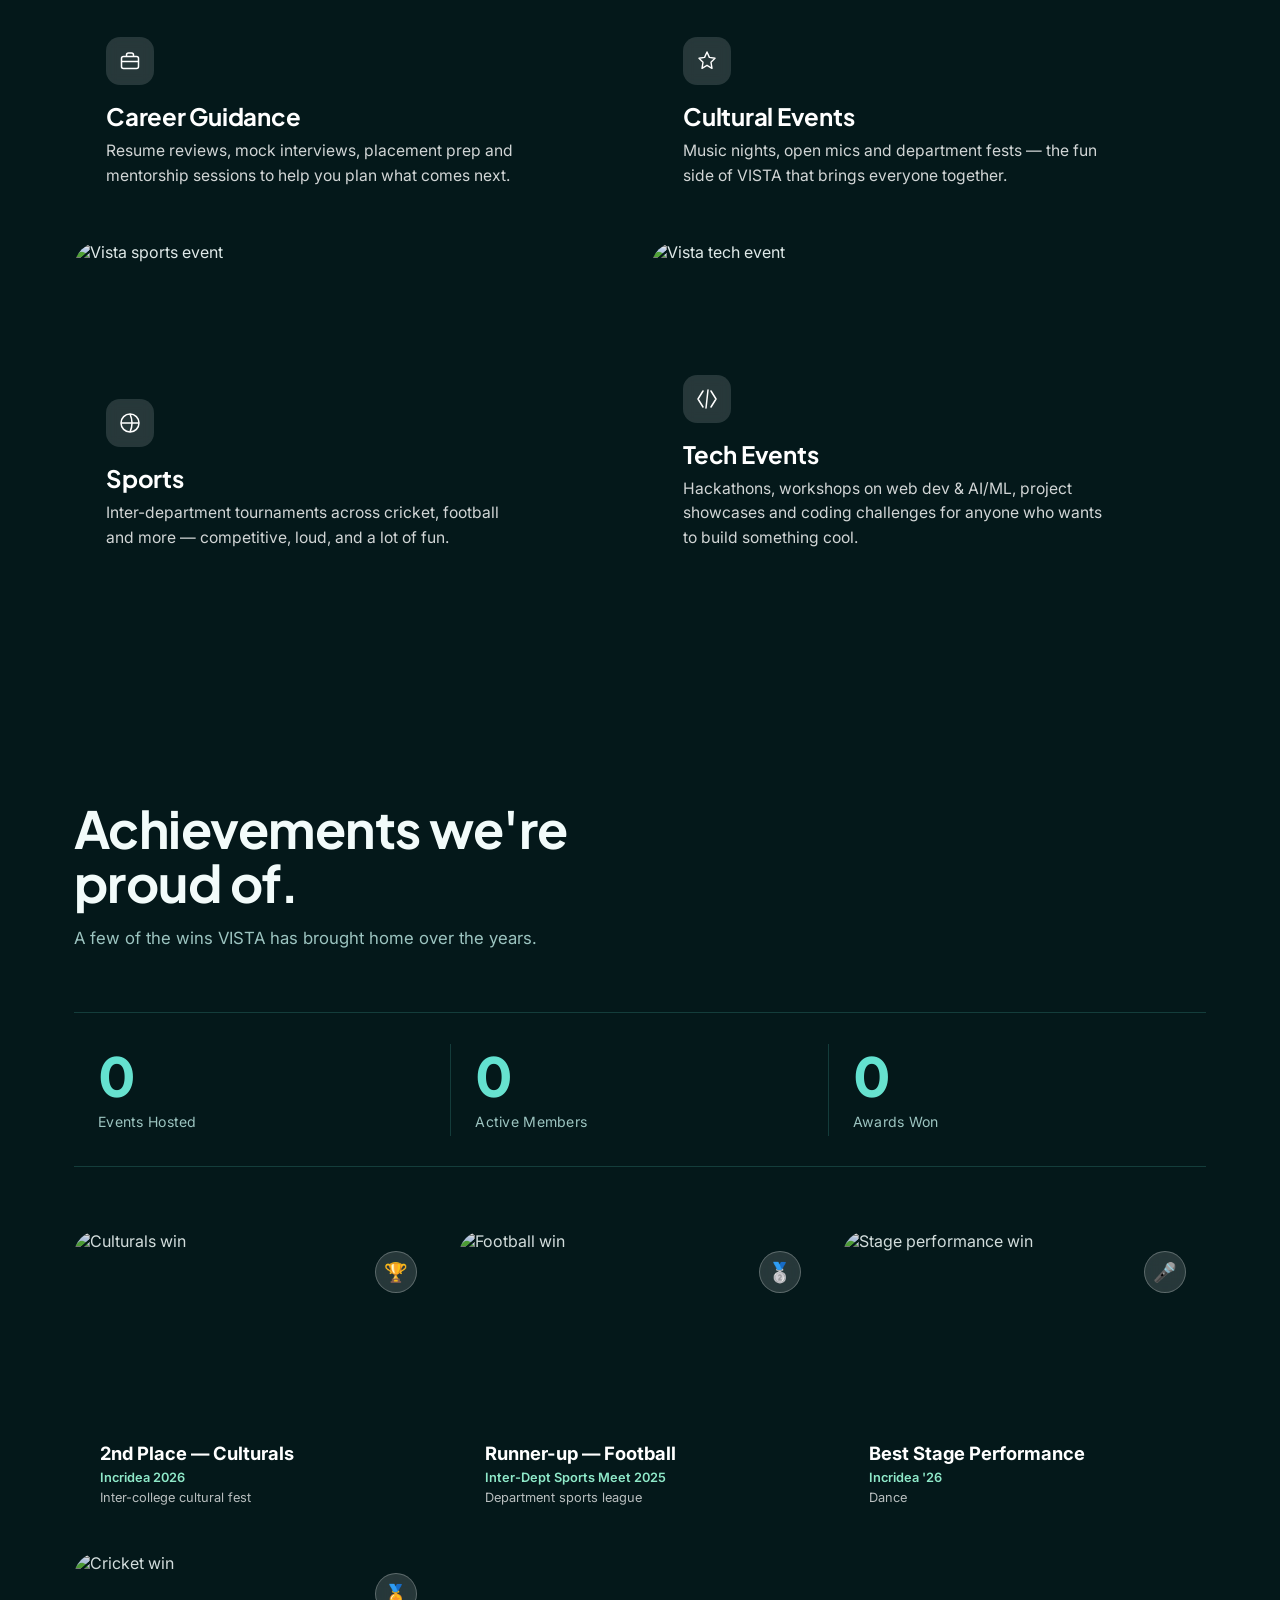
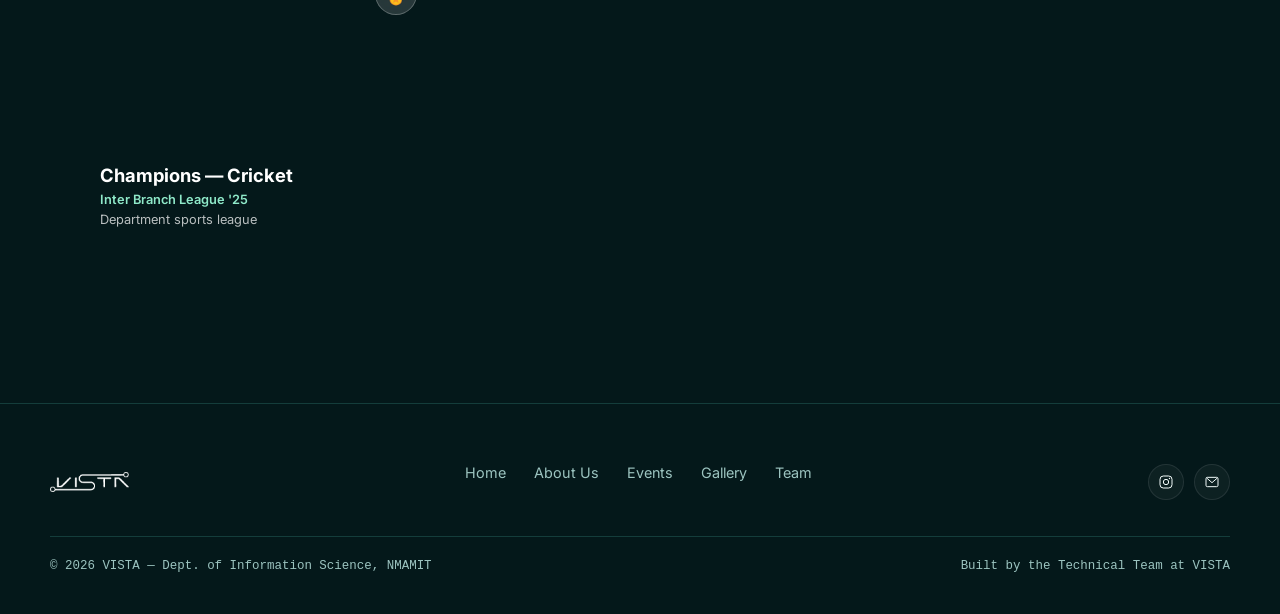
==== commit b04785ec: "DONE CHANGES" ====
--- a/index.html
+++ b/index.html
@@ -1,201 +1,253 @@
 <!DOCTYPE html>
 <html lang="en" data-theme="dark">
+
 <head>
-<meta charset="UTF-8">
-<meta name="viewport" content="width=device-width, initial-scale=1.0">
-<title>VISTA — Dept. of ISE, NMAMIT</title>
-<link rel="preconnect" href="https://fonts.googleapis.com">
-<link rel="preconnect" href="https://fonts.gstatic.com" crossorigin>
-<link href="https://fonts.googleapis.com/css2?family=Plus+Jakarta+Sans:wght@500;600;700;800&family=Inter:wght@400;500;600;700&display=swap" rel="stylesheet">
-<link rel="stylesheet" href="/css/styles.css">
+  <meta charset="UTF-8">
+  <meta name="viewport" content="width=device-width, initial-scale=1.0">
+  <title>VISTA — Dept. of ISE, NMAMIT</title>
+  <link rel="preconnect" href="https://fonts.googleapis.com">
+  <link rel="preconnect" href="https://fonts.gstatic.com" crossorigin>
+  <link
+    href="https://fonts.googleapis.com/css2?family=Plus+Jakarta+Sans:wght@500;600;700;800&family=Inter:wght@400;500;600;700&display=swap"
+    rel="stylesheet">
+  <link rel="stylesheet" href="./css/styles.css">
 </head>
+
 <body>
 
-<div class="navwrap">
-  <nav>
-    <a href="/" class="nav-brand">
-      <img src="/assets/images/vista-logo.png" alt="Vista logo">
-    </a>
-    <div class="nav-links" id="navLinks">
-      <a href="/" class="active">Home</a>
-      <a href="/events/">Events</a>
-      <a href="/gallery/">Gallery</a>
-      <a href="/team/">Team</a>
-      <a href="/about/">About Us</a>
+  <div class="navwrap">
+    <nav>
+      <a href="./index.html" class="nav-brand">
+        <img src="./assets/images/vista-logo.png" alt="Vista logo">
+      </a>
+      <div class="nav-links" id="navLinks">
+        <a href="./index.html" class="active">Home</a>
+        <a href="./events/index.html">Events</a>
+        <a href="./gallery/index.html">Gallery</a>
+        <a href="./team/index.html">Team</a>
+        <a href="./about/index.html">About Us</a>
+      </div>
+      <div class="nav-actions">
+        <button class="icon-btn" id="themeToggle" title="Toggle theme">
+          <svg id="themeIcon" viewBox="0 0 24 24" fill="none" width="17" height="17">
+            <path d="M12 3v2M12 19v2M5 5l1.4 1.4M17.6 17.6L19 19M3 12h2M19 12h2M5 19l1.4-1.4M17.6 6.4L19 5"
+              stroke="currentColor" stroke-width="1.6" stroke-linecap="round" />
+            <circle cx="12" cy="12" r="4.2" stroke="currentColor" stroke-width="1.6" />
+          </svg>
+        </button>
+        <button class="login-btn">Login</button>
+        <button class="hamburger" id="hamburger"><span></span></button>
+      </div>
+    </nav>
+  </div>
+  <div class="mobile-menu" id="mobileMenu">
+    <a href="./index.html" class="active">Home</a>
+    <a href="./events/index.html">Events</a>
+    <a href="./gallery/index.html">Gallery</a>
+    <a href="./team/index.html">Team</a>
+    <a href="./about/index.html">About Us</a>
+  </div>
+
+  <main class="page">
+
+    <section class="hero">
+      <div class="hero-blobs" id="heroBlobs">
+        <div class="blob b1"></div>
+        <div class="blob b2"></div>
+        <div class="blob b3"></div>
+      </div>
+      <div class="hero-inner">
+        <div class="hero-eyebrow"><span class="dot"></span>Dept of ISE · NMAMIT</div>
+        <img src="./assets/images/vista-logo.png" alt="VISTA" class="hero-logo" id="heroLogo">
+        <p class="hero-fullname">Versatile Information Science and Technical Aspirants</p>
+        <p class="tagline">Career guidance, tech events, culturals and sports, all in one place — this is where VISTA
+          happens.</p>
+        <div class="hero-ctas">
+          <a href="./events/index.html" class="btn-solid">Explore Events</a>
+          <a href="./team/index.html" class="btn-ghost">Meet the Team</a>
+        </div>
+      </div>
+      <div class="scroll-cue">
+        <div class="mouse"></div>
+      </div>
+    </section>
+
+    <section class="block" id="about">
+      <div class="about-grid">
+        <div class="reveal">
+          <h2>Built by students,<br>for students who build.</h2>
+        </div>
+        <div class="reveal">
+          <p>VISTA is the Information Science department's own club — a space where workshops, hackathons, cultural
+            nights and inter-college sports all live under one roof.</p>
+          <p>We exist to turn curiosity into practice: whether that's shipping your first project, speaking on a stage
+            for the first time, or just showing up for a team you believe in.</p>
+        </div>
+      </div>
+    </section>
+
+    <section class="block" id="what-we-do" style="padding-top:0;">
+      <div class="section-head reveal">
+        <h2>What we do</h2>
+        <p>Everything VISTA runs falls into one of these — pick where you want to jump in.</p>
+      </div>
+      <div class="what-grid">
+        <div class="what-card reveal">
+          <div class="what-bg"><img src="https://picsum.photos/seed/vista-career2/800/600"
+              alt="Vista career guidance session"></div>
+          <div class="what-content">
+            <div class="what-icon"><svg viewBox="0 0 24 24" fill="none">
+                <rect x="3.5" y="7.5" width="17" height="12" rx="2" stroke="currentColor" stroke-width="1.5" />
+                <path d="M8.5 7.5V6a2 2 0 0 1 2-2h3a2 2 0 0 1 2 2v1.5" stroke="currentColor" stroke-width="1.5" />
+                <path d="M3.5 12.5h17" stroke="currentColor" stroke-width="1.5" />
+              </svg></div>
+            <h3>Career Guidance</h3>
+            <p>Resume reviews, mock interviews, placement prep and mentorship sessions to help you plan what comes next.
+            </p>
+          </div>
+        </div>
+        <div class="what-card reveal">
+          <div class="what-bg"><img src="https://picsum.photos/seed/vista-culture2/800/600" alt="Vista cultural event">
+          </div>
+          <div class="what-content">
+            <div class="what-icon"><svg viewBox="0 0 24 24" fill="none">
+                <path d="M12 3l2.4 5.4L20 9.3l-4 4 1 6-5-3-5 3 1-6-4-4 5.6-.9z" stroke="currentColor" stroke-width="1.4"
+                  stroke-linejoin="round" />
+              </svg></div>
+            <h3>Cultural Events</h3>
+            <p>Music nights, open mics and department fests — the fun side of VISTA that brings everyone together.</p>
+          </div>
+        </div>
+        <div class="what-card reveal">
+          <div class="what-bg"><img src="https://picsum.photos/seed/vista-sports2/800/600" alt="Vista sports event">
+          </div>
+          <div class="what-content">
+            <div class="what-icon"><svg viewBox="0 0 24 24" fill="none">
+                <circle cx="12" cy="12" r="9" stroke="currentColor" stroke-width="1.5" />
+                <path d="M12 3a9 15 0 0 1 0 18M3 12h18" stroke="currentColor" stroke-width="1.5" />
+              </svg></div>
+            <h3>Sports</h3>
+            <p>Inter-department tournaments across cricket, football and more — competitive, loud, and a lot of fun.</p>
+          </div>
+        </div>
+        <div class="what-card reveal">
+          <div class="what-bg"><img src="https://picsum.photos/seed/vista-tech2/800/600" alt="Vista tech event"></div>
+          <div class="what-content">
+            <div class="what-icon"><svg viewBox="0 0 24 24" fill="none">
+                <path d="M8 4l-5 8 5 8M16 4l5 8-5 8M13 3l-2 18" stroke="currentColor" stroke-width="1.5"
+                  stroke-linecap="round" stroke-linejoin="round" />
+              </svg></div>
+            <h3>Tech Events</h3>
+            <p>Hackathons, workshops on web dev &amp; AI/ML, project showcases and coding challenges for anyone who
+              wants to build something cool.</p>
+          </div>
+        </div>
+      </div>
+    </section>
+
+    <section class="block ach-band" id="achievements">
+      <div class="section-head reveal">
+        <h2>Achievements we're proud of.</h2>
+        <p>A few of the wins VISTA has brought home over the years.</p>
+      </div>
+
+      <div class="ach-stats-row reveal">
+        <div class="ach-stat-card">
+          <div class="stat" data-count="30">0</div>
+          <div class="label">Events Hosted</div>
+        </div>
+        <div class="ach-stat-card">
+          <div class="stat" data-count="250">0</div>
+          <div class="label">Active Members</div>
+        </div>
+        <div class="ach-stat-card">
+          <div class="stat" data-count="18">0</div>
+          <div class="label">Awards Won</div>
+        </div>
+      </div>
+
+      <div class="wins-grid">
+        <div class="win-card reveal">
+          <div class="win-bg"><img src="https://picsum.photos/seed/vista-win-culturals/700/600" alt="Culturals win">
+          </div>
+          <div class="badge">🏆</div>
+          <div class="win-content">
+            <h4>2nd Place — Culturals</h4>
+            <span class="win-event">Incridea 2026</span>
+            <p class="win-year">Inter-college cultural fest</p>
+          </div>
+        </div>
+        <div class="win-card reveal">
+          <div class="win-bg"><img src="https://picsum.photos/seed/vista-win-football/700/600" alt="Football win"></div>
+          <div class="badge">🥈</div>
+          <div class="win-content">
+            <h4>Runner-up — Football</h4>
+            <span class="win-event">Inter-Dept Sports Meet 2025</span>
+            <p class="win-year">Department sports league</p>
+          </div>
+        </div>
+        <div class="win-card reveal">
+          <div class="win-bg"><img src="https://picsum.photos/seed/vista-win-stage/700/600" alt="Stage performance win">
+          </div>
+          <div class="badge">🎤</div>
+          <div class="win-content">
+            <h4>Best Stage Performance</h4>
+            <span class="win-event">Incridea '26</span>
+            <p class="win-year">Dance </p>
+          </div>
+        </div>
+        <div class="win-card reveal">
+          <div class="win-bg"><img src="https://picsum.photos/seed/vista-win-cricket/700/600" alt="Cricket win"></div>
+          <div class="badge">🏅</div>
+          <div class="win-content">
+            <h4>Champions — Cricket</h4>
+            <span class="win-event">Inter Branch League '25</span>
+            <p class="win-year">Department sports league</p>
+          </div>
+        </div>
+      </div>
+    </section>
+
+  </main>
+
+  <div class="lightbox" id="lightbox" aria-hidden="true">
+    <button class="lightbox-close" id="lightboxClose" aria-label="Close image">&times;</button>
+    <img id="lightboxImg" src="" alt="">
+  </div>
+
+  <footer>
+    <div class="footer-inner">
+      <div class="footer-brand">
+        <img src="./assets/images/vista-logo.png" alt="Vista logo"
+          style="height:20px;width:auto;filter:var(--logo-filter,none);">
+      </div>
+      <div class="footer-links">
+        <a href="./index.html" class="active">Home</a>
+        <a href="./about/index.html">About Us</a>
+        <a href="./events/index.html">Events</a>
+        <a href="./gallery/index.html">Gallery</a>
+        <a href="./team/index.html">Team</a>
+      </div>
+      <div class="social-row">
+        <a class="icon-btn" href="https://www.instagram.com/vista_nmamit/" target="_blank" rel="noopener"
+          aria-label="Instagram"><svg viewBox="0 0 24 24" width="16" height="16" fill="none">
+            <rect x="3" y="3" width="18" height="18" rx="5" stroke="currentColor" stroke-width="1.5" />
+            <circle cx="12" cy="12" r="4" stroke="currentColor" stroke-width="1.5" />
+            <circle cx="17.2" cy="6.8" r="1" fill="currentColor" />
+          </svg></a>
+        <a class="icon-btn" href="#" aria-label="Email"><svg viewBox="0 0 24 24" width="16" height="16" fill="none">
+            <rect x="3" y="5" width="18" height="14" rx="2" stroke="currentColor" stroke-width="1.5" />
+            <path d="M4 6l8 7 8-7" stroke="currentColor" stroke-width="1.5" />
+          </svg></a>
+      </div>
     </div>
-    <div class="nav-actions">
-      <button class="icon-btn" id="themeToggle" title="Toggle theme">
-        <svg id="themeIcon" viewBox="0 0 24 24" fill="none" width="17" height="17"><path d="M12 3v2M12 19v2M5 5l1.4 1.4M17.6 17.6L19 19M3 12h2M19 12h2M5 19l1.4-1.4M17.6 6.4L19 5" stroke="currentColor" stroke-width="1.6" stroke-linecap="round"/><circle cx="12" cy="12" r="4.2" stroke="currentColor" stroke-width="1.6"/></svg>
-      </button>
-      <button class="login-btn">Login</button>
-      <button class="hamburger" id="hamburger"><span></span></button>
+    <div class="footer-bottom">
+      <span>© 2026 VISTA — Dept. of Information Science, NMAMIT</span>
+      <span>Built by the Technical Team at VISTA</span>
     </div>
-  </nav>
-</div>
-<div class="mobile-menu" id="mobileMenu">
-  <a href="/" class="active">Home</a>
-  <a href="/events/">Events</a>
-  <a href="/gallery/">Gallery</a>
-  <a href="/team/">Team</a>
-  <a href="/about/">About Us</a>
-</div>
-
-<main class="page">
-
-  <section class="hero">
-    <div class="hero-blobs" id="heroBlobs">
-      <div class="blob b1"></div>
-      <div class="blob b2"></div>
-      <div class="blob b3"></div>
-    </div>
-    <div class="hero-inner">
-      <div class="hero-eyebrow"><span class="dot"></span>Dept of ISE · NMAMIT</div>
-      <img src="/assets/images/vista-logo.png" alt="VISTA" class="hero-logo" id="heroLogo">
-      <p class="hero-fullname">Versatile Information Science and Technical Aspirants</p>
-      <p class="tagline">Career guidance, tech events, culturals and sports, all in one place — this is where VISTA happens.</p>
-      <div class="hero-ctas">
-        <a href="/events/" class="btn-solid">Explore Events</a>
-        <a href="/team/" class="btn-ghost">Meet the Team</a>
-      </div>
-    </div>
-    <div class="scroll-cue"><div class="mouse"></div></div>
-  </section>
-
-  <section class="block" id="about">
-    <div class="about-grid">
-      <div class="reveal">
-        <h2>Built by students,<br>for students who build.</h2>
-      </div>
-      <div class="reveal">
-        <p>VISTA is the Information Science department's own club — a space where workshops, hackathons, cultural nights and inter-college sports all live under one roof.</p>
-        <p>We exist to turn curiosity into practice: whether that's shipping your first project, speaking on a stage for the first time, or just showing up for a team you believe in.</p>
-      </div>
-    </div>
-  </section>
-
-  <section class="block" id="what-we-do" style="padding-top:0;">
-    <div class="section-head reveal">
-      <h2>What we do</h2>
-      <p>Everything VISTA runs falls into one of these — pick where you want to jump in.</p>
-    </div>
-    <div class="what-grid">
-      <div class="what-card reveal">
-        <div class="what-bg"><img src="https://picsum.photos/seed/vista-career2/800/600" alt="Vista career guidance session"></div>
-        <div class="what-content">
-          <div class="what-icon"><svg viewBox="0 0 24 24" fill="none"><rect x="3.5" y="7.5" width="17" height="12" rx="2" stroke="currentColor" stroke-width="1.5"/><path d="M8.5 7.5V6a2 2 0 0 1 2-2h3a2 2 0 0 1 2 2v1.5" stroke="currentColor" stroke-width="1.5"/><path d="M3.5 12.5h17" stroke="currentColor" stroke-width="1.5"/></svg></div>
-          <h3>Career Guidance</h3>
-          <p>Resume reviews, mock interviews, placement prep and mentorship sessions to help you plan what comes next.</p>
-        </div>
-      </div>
-      <div class="what-card reveal">
-        <div class="what-bg"><img src="https://picsum.photos/seed/vista-culture2/800/600" alt="Vista cultural event"></div>
-        <div class="what-content">
-          <div class="what-icon"><svg viewBox="0 0 24 24" fill="none"><path d="M12 3l2.4 5.4L20 9.3l-4 4 1 6-5-3-5 3 1-6-4-4 5.6-.9z" stroke="currentColor" stroke-width="1.4" stroke-linejoin="round"/></svg></div>
-          <h3>Cultural Events</h3>
-          <p>Music nights, open mics and department fests — the fun side of VISTA that brings everyone together.</p>
-        </div>
-      </div>
-      <div class="what-card reveal">
-        <div class="what-bg"><img src="https://picsum.photos/seed/vista-sports2/800/600" alt="Vista sports event"></div>
-        <div class="what-content">
-          <div class="what-icon"><svg viewBox="0 0 24 24" fill="none"><circle cx="12" cy="12" r="9" stroke="currentColor" stroke-width="1.5"/><path d="M12 3a9 15 0 0 1 0 18M3 12h18" stroke="currentColor" stroke-width="1.5"/></svg></div>
-          <h3>Sports</h3>
-          <p>Inter-department tournaments across cricket, football and more — competitive, loud, and a lot of fun.</p>
-        </div>
-      </div>
-      <div class="what-card reveal">
-        <div class="what-bg"><img src="https://picsum.photos/seed/vista-tech2/800/600" alt="Vista tech event"></div>
-        <div class="what-content">
-          <div class="what-icon"><svg viewBox="0 0 24 24" fill="none"><path d="M8 4l-5 8 5 8M16 4l5 8-5 8M13 3l-2 18" stroke="currentColor" stroke-width="1.5" stroke-linecap="round" stroke-linejoin="round"/></svg></div>
-          <h3>Tech Events</h3>
-          <p>Hackathons, workshops on web dev &amp; AI/ML, project showcases and coding challenges for anyone who wants to build something cool.</p>
-        </div>
-      </div>
-    </div>
-  </section>
-
-  <section class="block ach-band" id="achievements">
-    <div class="section-head reveal">
-      <h2>Achievements we're proud of.</h2>
-      <p>A few of the wins VISTA has brought home over the years.</p>
-    </div>
-
-    <div class="ach-stats-row reveal">
-      <div class="ach-stat-card"><div class="stat" data-count="30">0</div><div class="label">Events Hosted</div></div>
-      <div class="ach-stat-card"><div class="stat" data-count="250">0</div><div class="label">Active Members</div></div>
-      <div class="ach-stat-card"><div class="stat" data-count="18">0</div><div class="label">Awards Won</div></div>
-    </div>
-
-    <div class="wins-grid">
-      <div class="win-card reveal">
-        <div class="win-bg"><img src="https://picsum.photos/seed/vista-win-culturals/700/600" alt="Culturals win"></div>
-        <div class="badge">🏆</div>
-        <div class="win-content">
-          <h4>2nd Place — Culturals</h4>
-          <span class="win-event">Incridea 2026</span>
-          <p class="win-year">Inter-college cultural fest</p>
-        </div>
-      </div>
-      <div class="win-card reveal">
-        <div class="win-bg"><img src="https://picsum.photos/seed/vista-win-football/700/600" alt="Football win"></div>
-        <div class="badge">🥈</div>
-        <div class="win-content">
-          <h4>Runner-up — Football</h4>
-          <span class="win-event">Inter-Dept Sports Meet 2025</span>
-          <p class="win-year">Department sports league</p>
-        </div>
-      </div>
-      <div class="win-card reveal">
-        <div class="win-bg"><img src="https://picsum.photos/seed/vista-win-stage/700/600" alt="Stage performance win"></div>
-        <div class="badge">🎤</div>
-        <div class="win-content">
-          <h4>Best Stage Performance</h4>
-          <span class="win-event">Incridea '26</span>
-          <p class="win-year">Dance </p>
-        </div>
-      </div>
-      <div class="win-card reveal">
-        <div class="win-bg"><img src="https://picsum.photos/seed/vista-win-cricket/700/600" alt="Cricket win"></div>
-        <div class="badge">🏅</div>
-        <div class="win-content">
-          <h4>Champions — Cricket</h4>
-          <span class="win-event">Inter Branch League '25</span>
-          <p class="win-year">Department sports league</p>
-        </div>
-      </div>
-    </div>
-  </section>
-
-</main>
-
-<div class="lightbox" id="lightbox" aria-hidden="true">
-  <button class="lightbox-close" id="lightboxClose" aria-label="Close image">&times;</button>
-  <img id="lightboxImg" src="" alt="">
-</div>
-
-<footer>
-  <div class="footer-inner">
-    <div class="footer-brand">
-      <img src="/assets/images/vista-logo.png" alt="Vista logo" style="height:20px;width:auto;filter:var(--logo-filter,none);">
-    </div>
-    <div class="footer-links">
-      <a href="/" class="active">Home</a>
-      <a href="/about/">About Us</a>
-      <a href="/events/">Events</a>
-      <a href="/gallery/">Gallery</a>
-      <a href="/team/">Team</a>
-    </div>
-    <div class="social-row">
-      <a class="icon-btn" href="https://www.instagram.com/vista_nmamit/" target="_blank" rel="noopener" aria-label="Instagram"><svg viewBox="0 0 24 24" width="16" height="16" fill="none"><rect x="3" y="3" width="18" height="18" rx="5" stroke="currentColor" stroke-width="1.5"/><circle cx="12" cy="12" r="4" stroke="currentColor" stroke-width="1.5"/><circle cx="17.2" cy="6.8" r="1" fill="currentColor"/></svg></a>
-      <a class="icon-btn" href="#" aria-label="Email"><svg viewBox="0 0 24 24" width="16" height="16" fill="none"><rect x="3" y="5" width="18" height="14" rx="2" stroke="currentColor" stroke-width="1.5"/><path d="M4 6l8 7 8-7" stroke="currentColor" stroke-width="1.5"/></svg></a>
-    </div>
-  </div>
-  <div class="footer-bottom">
-    <span>© 2026 VISTA — Dept. of Information Science, NMAMIT</span>
-    <span>Built by the Technical Team at VISTA</span>
-  </div>
-</footer>
-
-<script src="/js/main.js"></script>
+  </footer>
+
+  <script src="./js/main.js"></script>
 </body>
-</html>
+
+</html>
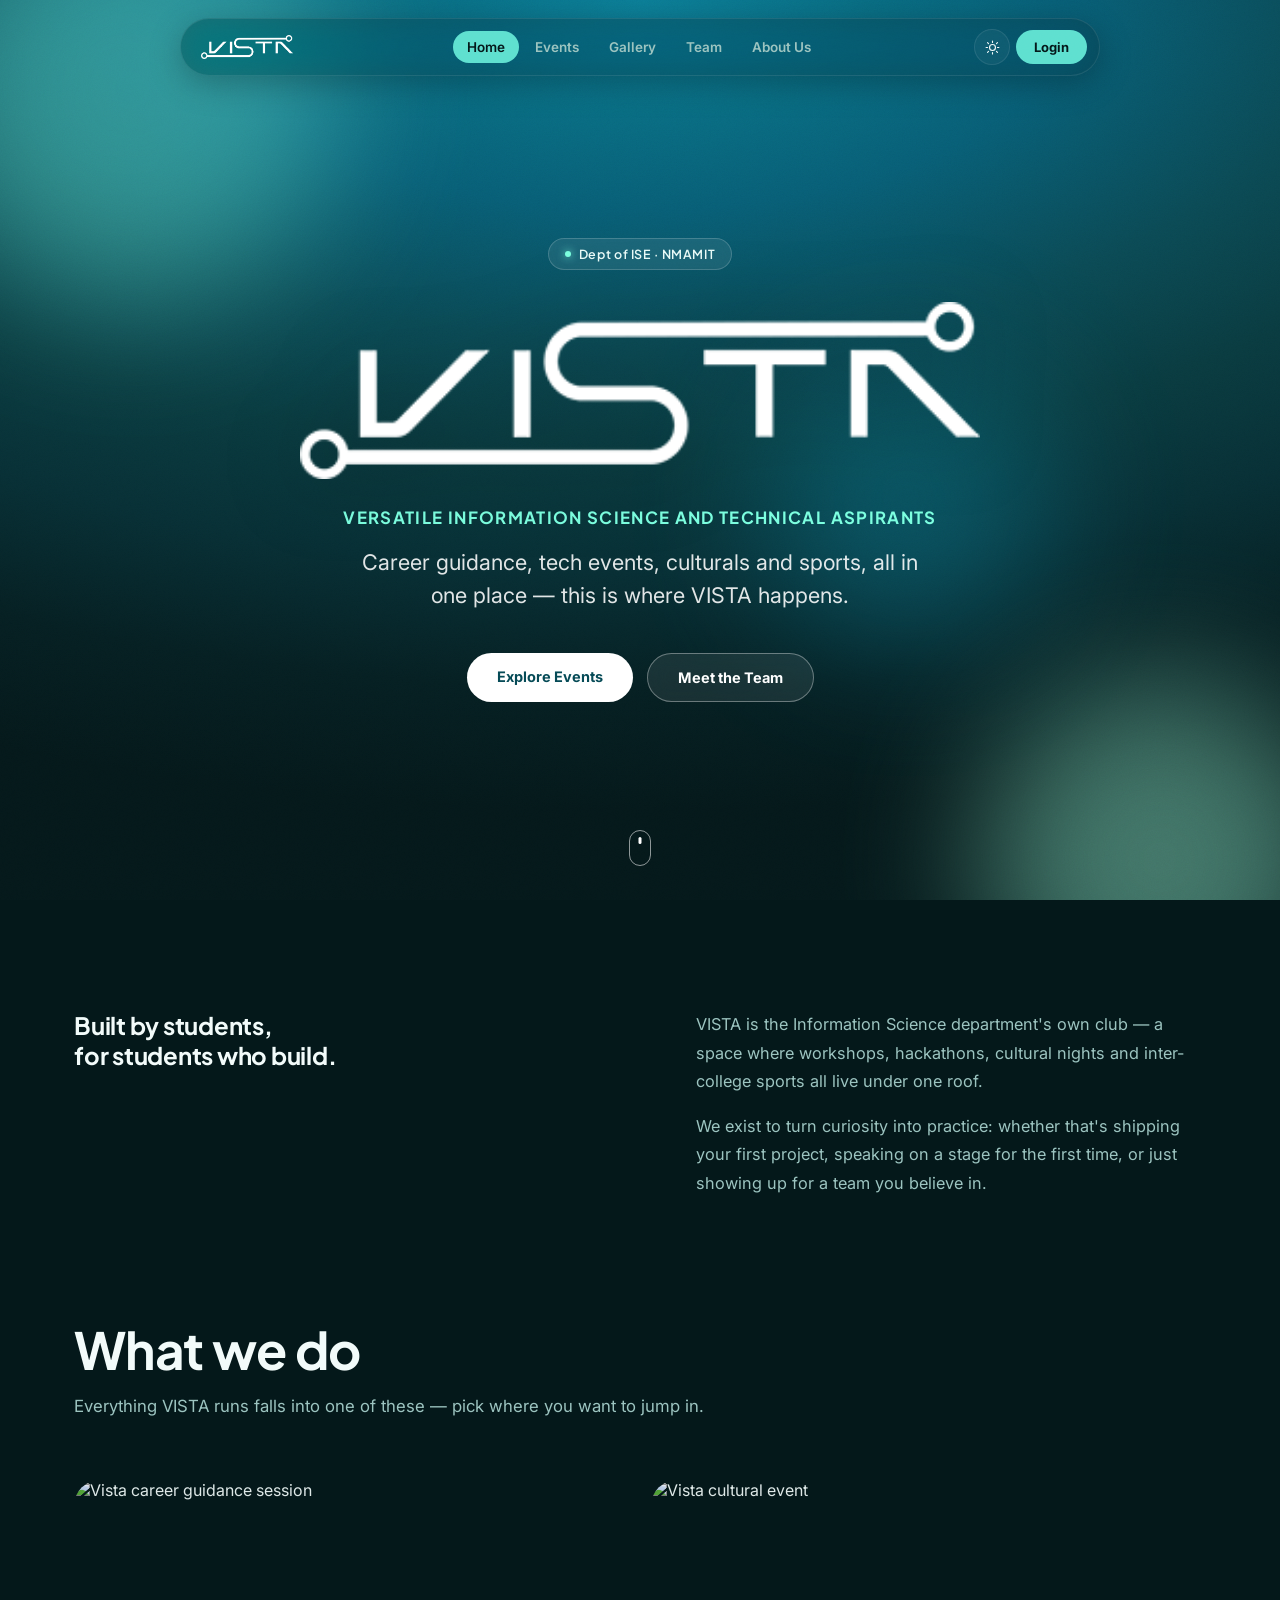
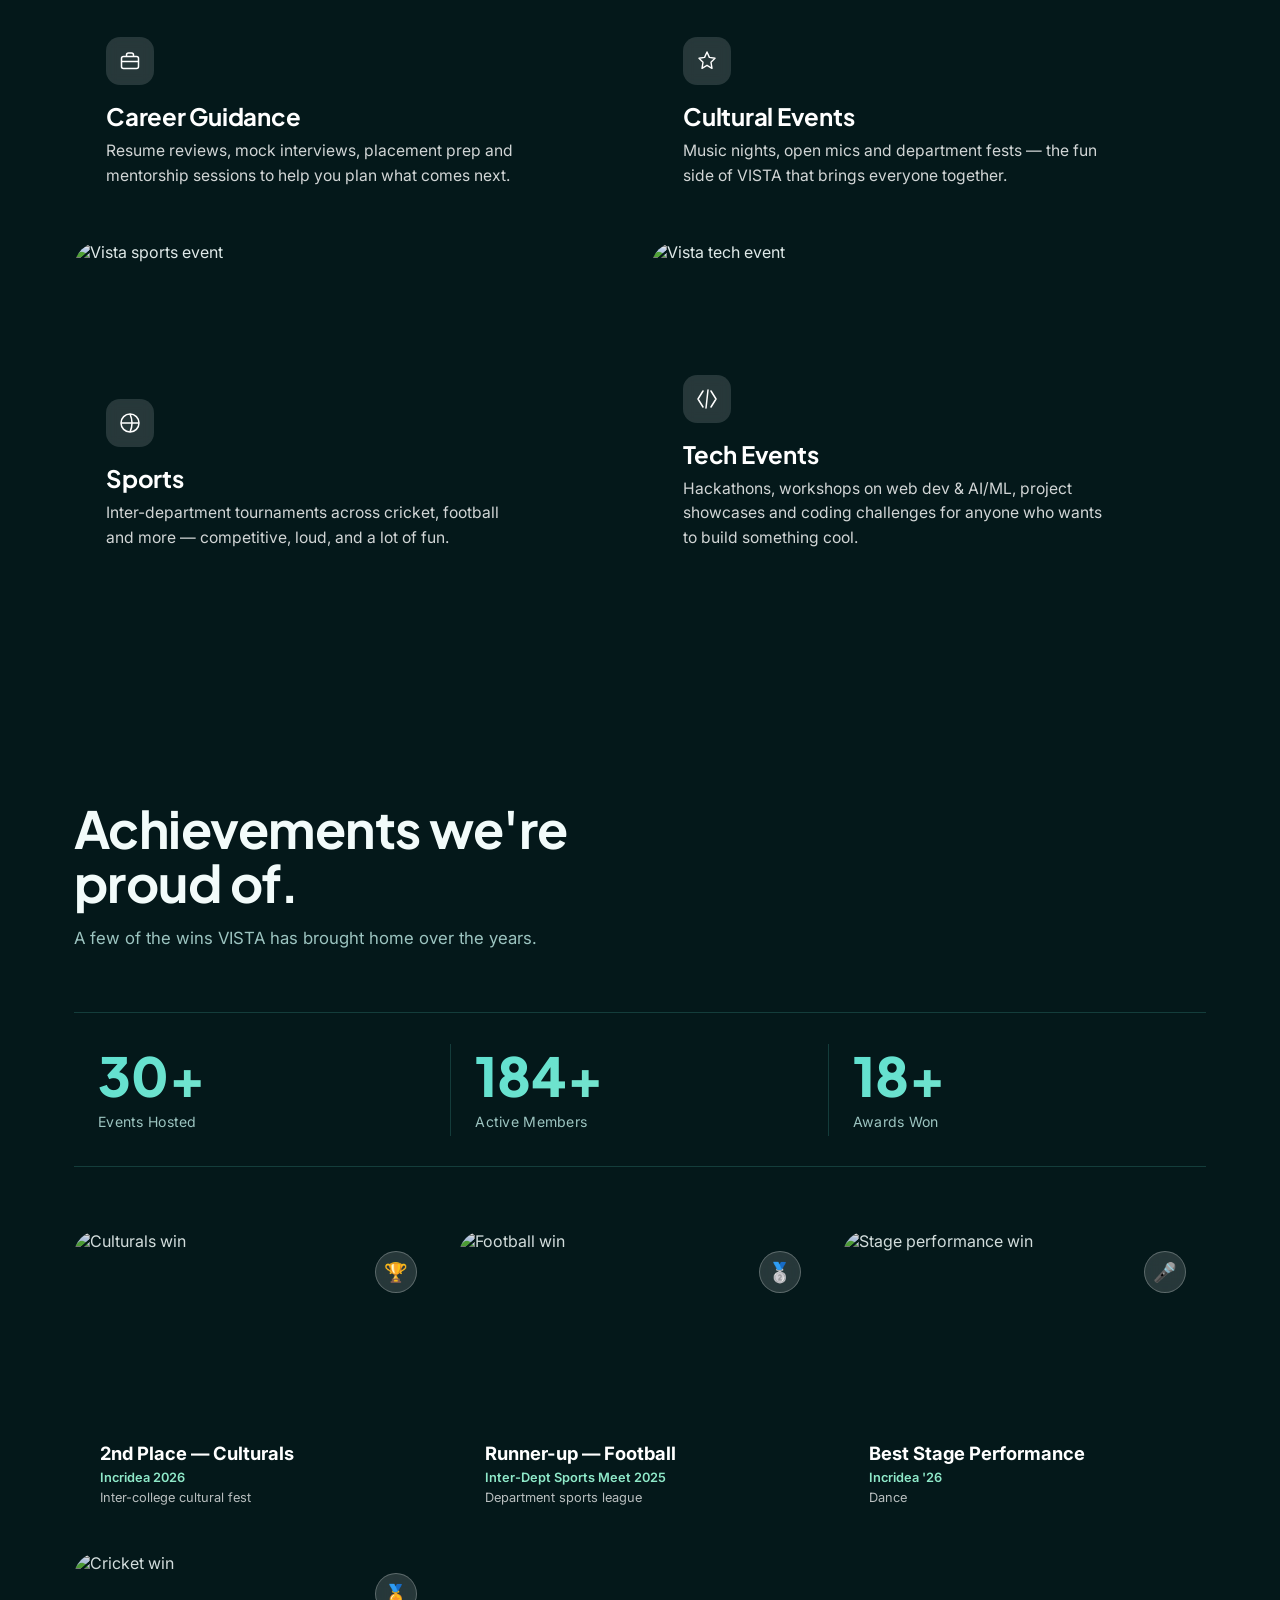
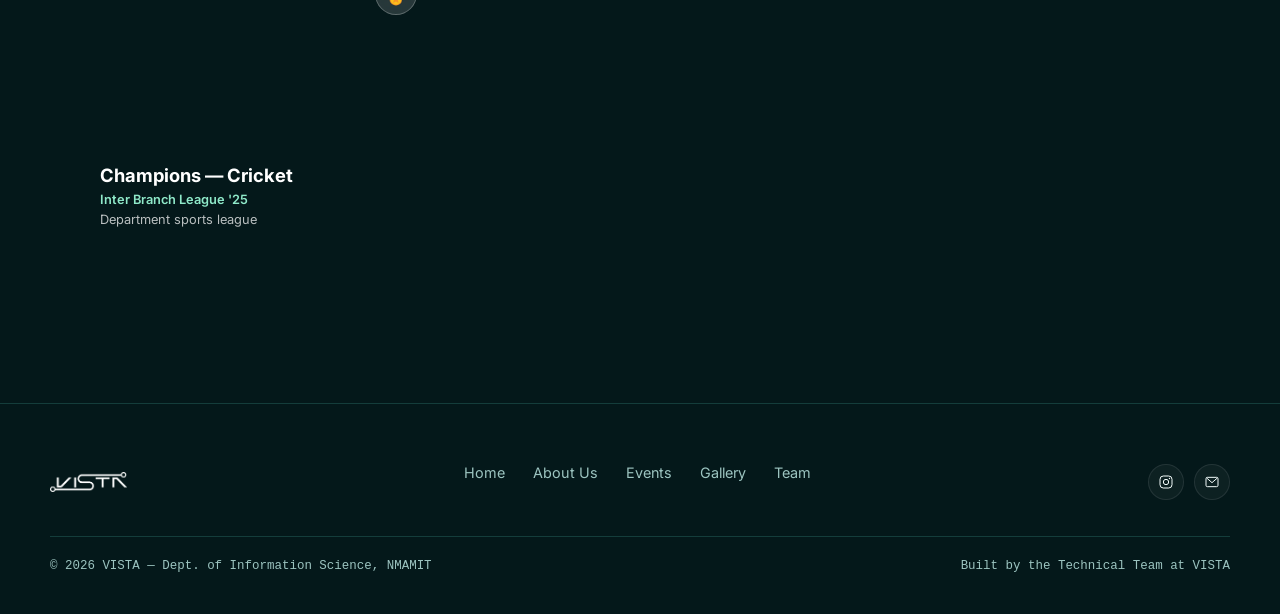
==== commit ac52f108: "frotend upload" ====
--- a/index.html
+++ b/index.html
@@ -1,5 +1,6 @@
 <!DOCTYPE html>
 <html lang="en" data-theme="dark">
+<script>(function(){var t=localStorage.getItem('vista_theme');if(t)document.documentElement.dataset.theme=t;})();</script>
 
 <head>
   <meta charset="UTF-8">
@@ -35,7 +36,7 @@
             <circle cx="12" cy="12" r="4.2" stroke="currentColor" stroke-width="1.6" />
           </svg>
         </button>
-        <button class="login-btn">Login</button>
+        <a class="login-btn" id="navLoginBtn" href="./login/index.html">Login</a>
         <button class="hamburger" id="hamburger"><span></span></button>
       </div>
     </nav>
@@ -247,7 +248,10 @@
     </div>
   </footer>
 
-  <script src="./js/main.js"></script>
+  <script src="https://cdn.jsdelivr.net/npm/@supabase/supabase-js@2"></script>
+<script src="./js/supabase-client.js"></script>
+<script src="./js/main.js"></script>
+  <script src="./js/auth.js"></script>
 </body>
 
 </html>
--- a/css/styles.css
+++ b/css/styles.css
@@ -103,8 +103,11 @@
 .login-btn{
   padding:9px 18px; border-radius:100px; background:var(--accent); color:var(--bg-deep);
   font-weight:700; font-size:13px; border:none; white-space:nowrap; transition:transform .2s,box-shadow .2s;
+  display:inline-block; text-decoration:none; line-height:1.3;
 }
 .login-btn:hover{transform:translateY(-1px); box-shadow:0 6px 18px rgba(95,224,208,0.35);}
+.login-btn.is-logged-in{background:transparent; color:var(--text-primary); border:1px solid var(--glass-border);}
+.login-btn.is-logged-in:hover{background:rgba(255,255,255,0.06); box-shadow:none;}
 .hamburger{display:none; width:36px; height:36px; border-radius:50%; border:1px solid var(--glass-border); background:rgba(255,255,255,0.04); align-items:center; justify-content:center;}
 .hamburger span{display:block; width:16px; height:1.5px; background:var(--text-primary); position:relative;}
 .hamburger span::before,.hamburger span::after{content:"";position:absolute;left:0;width:16px;height:1.5px;background:var(--text-primary);}
@@ -382,5 +385,158 @@
 .about-goal-card p{color:var(--text-muted); max-width:680px; margin:0 auto; font-size:1.03rem; line-height:1.7;}
 @media(max-width:860px){.about-row{grid-template-columns:1fr;} .about-row.reverse .about-row-media{order:1;} .about-row.reverse .about-row-text{order:2;}}
 
+/* ===== Auth pages (login / forgot password) ===== */
+.auth-wrap{
+  min-height:100vh; display:flex; align-items:center; justify-content:center;
+  padding:150px 24px 90px; position:relative;
+}
+.auth-card{
+  width:100%; max-width:420px; padding:44px 38px; text-align:center; position:relative; z-index:1;
+}
+.auth-card .eyebrow-label{justify-content:center; display:flex;}
+.auth-card h1{font-size:clamp(1.7rem,4vw,2.15rem); margin-bottom:10px;}
+.auth-sub{color:var(--text-muted); font-size:.94rem; line-height:1.5; margin-bottom:32px;}
+.auth-back{
+  display:inline-flex; align-items:center; gap:6px; font-size:.85rem; font-weight:600;
+  color:var(--text-muted); margin-bottom:22px; transition:color .2s;
+}
+.auth-back:hover{color:var(--accent);}
+.auth-back svg{width:14px; height:14px; flex-shrink:0;}
+.auth-form{display:flex; flex-direction:column; gap:18px; text-align:left;}
+.form-group{display:flex; flex-direction:column; gap:7px;}
+.form-group label{font-size:.8rem; font-weight:600; color:var(--text-muted); letter-spacing:.02em;}
+.form-group input{
+  padding:13px 16px; border-radius:14px; border:1px solid var(--border);
+  background:rgba(255,255,255,0.04); color:var(--text-primary);
+  font-family:'Inter',sans-serif; font-size:.95rem; width:100%;
+  transition:border-color .2s, background .2s;
+}
+:root[data-theme="light"] .form-group input{background:rgba(255,255,255,0.65);}
+.form-group input:focus{outline:none; border-color:var(--accent); background:rgba(95,224,208,0.06);}
+.form-group input::placeholder{color:var(--text-muted); opacity:.55;}
+.auth-forgot-row{display:flex; justify-content:flex-end; margin-top:-8px;}
+.auth-forgot-row a{font-size:.82rem; color:var(--accent); font-weight:600;}
+.auth-forgot-row a:hover{text-decoration:underline;}
+.auth-submit{
+  margin-top:4px; padding:14px; border-radius:100px; background:var(--accent); color:var(--bg-deep);
+  font-weight:700; font-size:.95rem; border:none; cursor:pointer; width:100%;
+  transition:transform .2s, box-shadow .2s;
+}
+.auth-submit:hover{transform:translateY(-2px); box-shadow:0 8px 22px rgba(95,224,208,0.32);}
+.auth-submit:disabled{opacity:.6; cursor:not-allowed; transform:none; box-shadow:none;}
+.auth-switch{margin-top:26px; font-size:.88rem; color:var(--text-muted);}
+.auth-switch a{color:var(--accent); font-weight:600;}
+.auth-switch a:hover{text-decoration:underline;}
+.auth-note{
+  margin-top:18px; background:rgba(95,224,208,0.08); border:1px solid var(--border);
+  border-radius:12px; padding:12px 14px; font-size:.83rem; color:var(--text-muted);
+  text-align:left; display:none; align-items:flex-start; gap:9px; line-height:1.5;
+}
+.auth-note.show{display:flex;}
+.auth-note svg{flex-shrink:0; width:16px; height:16px; margin-top:1px; color:var(--accent);}
+.auth-error{
+  font-size:.8rem; color:#FF8A80; margin-top:-10px; display:none;
+}
+.auth-error.show{display:block;}
+
 /* utility */
 .container-pad{padding-left:24px; padding-right:24px;}
+
+/* ===== Event registration button ===== */
+.event-actions{padding:0 24px 24px; margin-top:-6px;}
+.event-register-btn{
+  width:100%; padding:13px; border-radius:100px; background:var(--accent); color:var(--bg-deep);
+  font-weight:700; font-size:.88rem; border:none; cursor:pointer; font-family:inherit;
+  transition:transform .2s, box-shadow .2s, background .2s, color .2s;
+}
+.event-register-btn:hover{transform:translateY(-2px); box-shadow:0 8px 22px rgba(95,224,208,0.3);}
+.event-register-btn.registered{
+  background:rgba(95,224,208,0.12); color:var(--accent); border:1px solid var(--accent);
+  cursor:default; transform:none; box-shadow:none;
+}
+.event-register-btn.registered:hover{transform:none; box-shadow:none;}
+.event-register-btn.pending{
+  background:rgba(255,255,255,0.06); color:var(--text-primary); border:1px solid var(--border);
+}
+.event-register-btn.pending:hover{transform:translateY(-2px); box-shadow:0 8px 22px rgba(95,224,208,0.15);}
+
+/* ===== Modal (registration flow) ===== */
+.modal-overlay{
+  position:fixed; inset:0; z-index:2000; background:rgba(2,10,11,0.72);
+  backdrop-filter:blur(8px); -webkit-backdrop-filter:blur(8px);
+  display:none; align-items:center; justify-content:center; padding:20px;
+}
+.modal-overlay.open{display:flex;}
+.modal-card{
+  width:100%; max-width:440px; max-height:88vh; overflow-y:auto;
+  padding:36px 32px; border-radius:26px; position:relative;
+  background:var(--card-solid); border:1px solid var(--glass-border);
+  box-shadow:0 30px 80px rgba(0,0,0,0.5);
+  animation:modalIn .25s cubic-bezier(.2,.8,.2,1);
+}
+@keyframes modalIn{from{opacity:0; transform:translateY(14px) scale(.97);} to{opacity:1; transform:translateY(0) scale(1);}}
+.modal-close{
+  position:absolute; top:16px; right:16px; width:34px; height:34px; border-radius:50%;
+  border:1px solid var(--glass-border); background:rgba(255,255,255,0.04); color:var(--text-primary);
+  font-size:20px; line-height:1; display:flex; align-items:center; justify-content:center;
+  cursor:pointer; transition:background .2s;
+}
+.modal-close:hover{background:rgba(255,255,255,0.1);}
+.modal-title{font-size:1.35rem; margin:2px 0 8px; line-height:1.25;}
+.modal-sub{color:var(--text-muted); font-size:.9rem; line-height:1.55; margin-bottom:22px;}
+.modal-actions{display:flex; gap:12px; margin-top:6px;}
+.btn-primary{
+  flex:1; padding:14px; border-radius:100px; background:var(--accent); color:var(--bg-deep);
+  font-weight:700; font-size:.92rem; border:none; cursor:pointer; font-family:inherit;
+  transition:transform .2s, box-shadow .2s;
+  text-decoration:none; text-align:center; display:inline-block; line-height:1.3; box-sizing:border-box;
+}
+.btn-primary:hover{transform:translateY(-2px); box-shadow:0 8px 22px rgba(95,224,208,0.32);}
+.btn-secondary{
+  flex:1; padding:14px; border-radius:100px; background:rgba(255,255,255,0.04); color:var(--text-primary);
+  font-weight:700; font-size:.92rem; border:1px solid var(--border); cursor:pointer; font-family:inherit;
+  transition:background .2s;
+}
+.btn-secondary:hover{background:rgba(255,255,255,0.09);}
+
+.reg-tabs{display:flex; gap:4px; background:rgba(255,255,255,0.04); padding:4px; border-radius:100px; margin-bottom:22px;}
+.reg-tab{flex:1; padding:10px; border-radius:100px; text-align:center; font-size:.83rem; font-weight:700; cursor:pointer; color:var(--text-muted); transition:background .2s, color .2s;}
+.reg-tab.active{background:var(--accent); color:var(--bg-deep);}
+
+.team-code-box{
+  display:flex; align-items:center; justify-content:space-between; gap:12px;
+  padding:16px 18px; border-radius:16px; background:rgba(95,224,208,0.08);
+  border:1.5px dashed var(--accent-dim); margin:4px 0 22px;
+}
+.team-code{font-family:'Space Mono',monospace; font-size:1.5rem; font-weight:700; letter-spacing:.14em; color:var(--accent);}
+.copy-btn{
+  padding:9px 16px; border-radius:100px; background:var(--accent); color:var(--bg-deep);
+  font-weight:700; font-size:.76rem; border:none; cursor:pointer; white-space:nowrap; font-family:inherit;
+  transition:transform .2s;
+}
+.copy-btn:hover{transform:translateY(-1px);}
+
+.modal-success-icon{
+  width:58px; height:58px; border-radius:50%; background:rgba(95,224,208,0.12);
+  display:flex; align-items:center; justify-content:center; margin:0 auto 18px;
+}
+.reg-form-note{
+  display:flex; gap:9px; align-items:flex-start; font-size:.82rem; color:var(--text-muted);
+  background:rgba(255,255,255,0.03); border:1px solid var(--border); border-radius:12px;
+  padding:12px 14px; margin-bottom:20px; line-height:1.5;
+}
+.reg-form-note svg{flex-shrink:0; width:16px; height:16px; margin-top:1px; color:var(--accent);}
+
+.member-list{display:flex; flex-direction:column; gap:10px; margin-bottom:20px;}
+.member-row{display:flex; align-items:center; gap:12px; padding:10px 12px; border-radius:14px; background:rgba(255,255,255,0.03); border:1px solid var(--border);}
+.member-avatar{
+  flex-shrink:0; width:36px; height:36px; border-radius:50%; background:rgba(95,224,208,0.14); color:var(--accent);
+  display:flex; align-items:center; justify-content:center; font-weight:700; font-size:.9rem;
+}
+.member-info{display:flex; flex-direction:column; gap:2px; min-width:0;}
+.member-name{font-weight:700; font-size:.9rem; color:var(--text-primary);}
+.member-badge{
+  display:inline-block; margin-left:6px; padding:2px 8px; border-radius:100px; font-size:.62rem; font-weight:700;
+  letter-spacing:.04em; text-transform:uppercase; background:var(--accent); color:var(--bg-deep); vertical-align:middle;
+}
+.member-sub{font-size:.78rem; color:var(--text-muted); white-space:nowrap; overflow:hidden; text-overflow:ellipsis;}
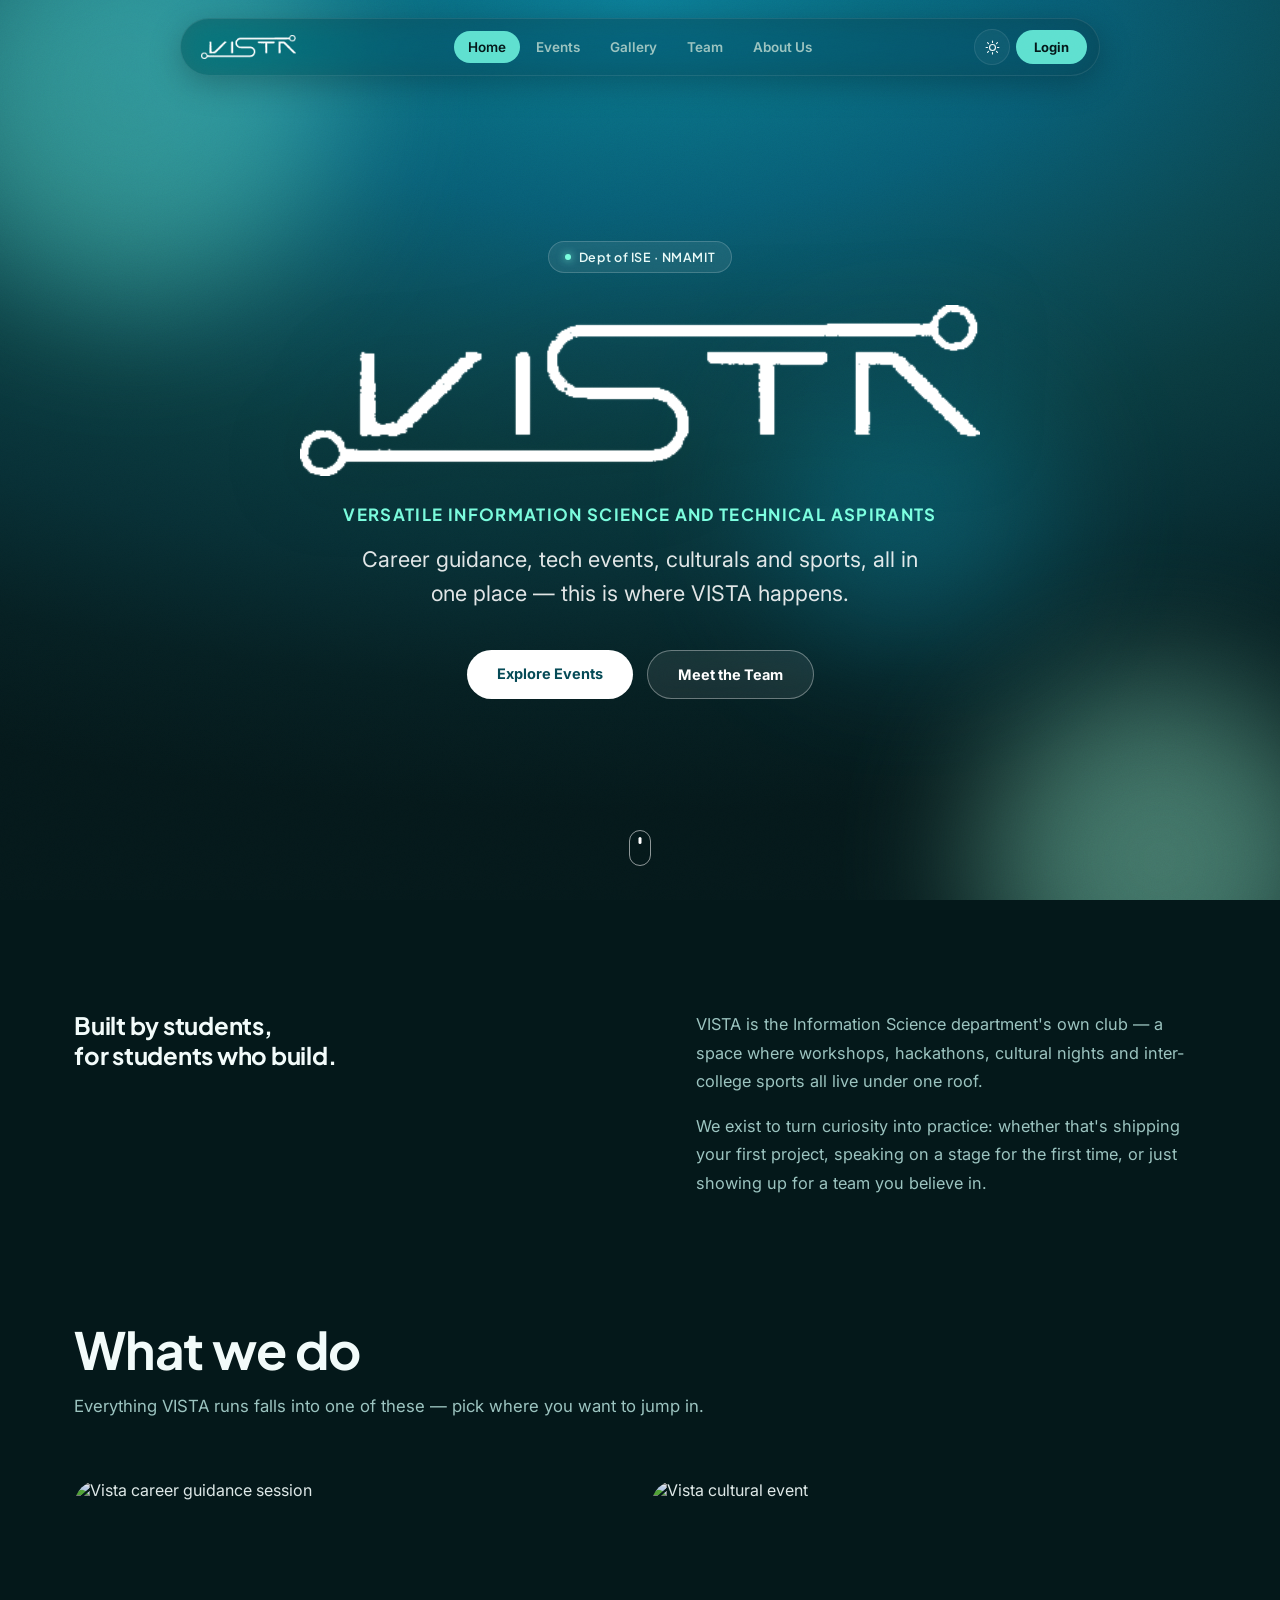
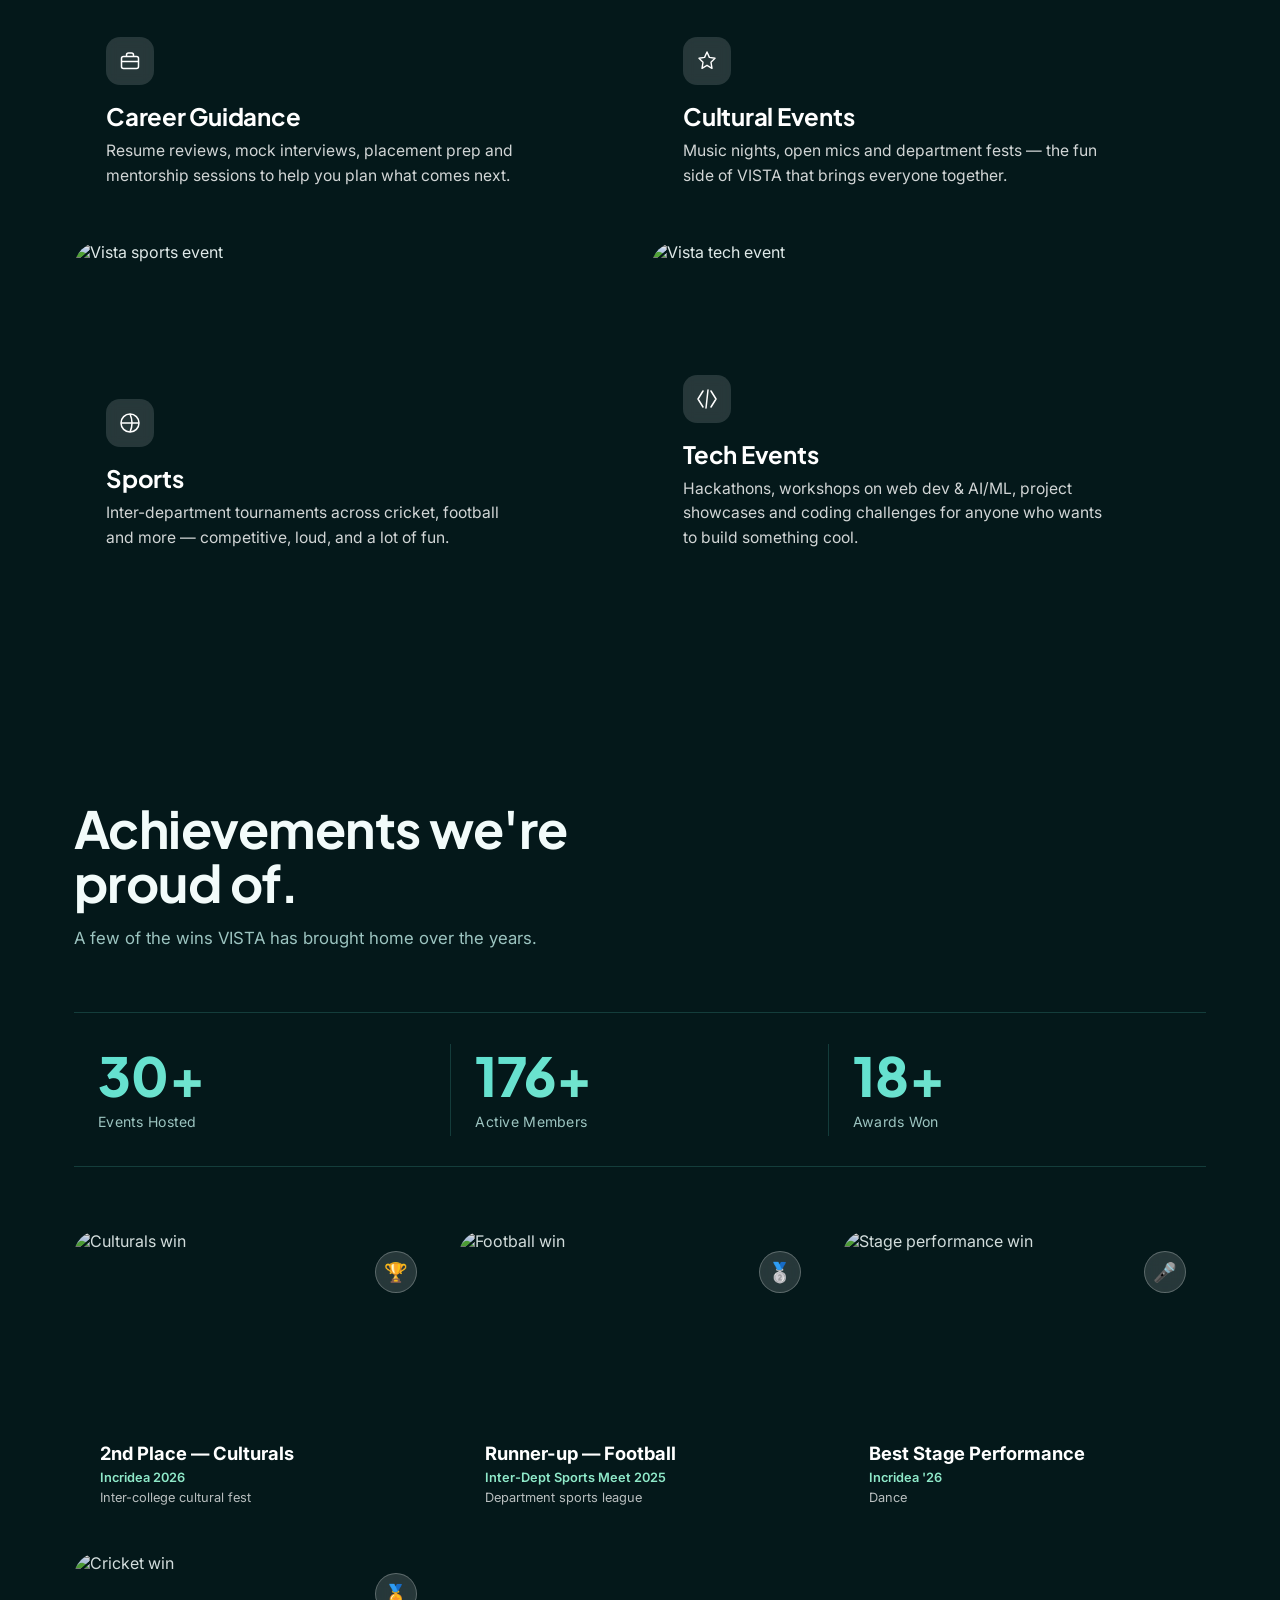
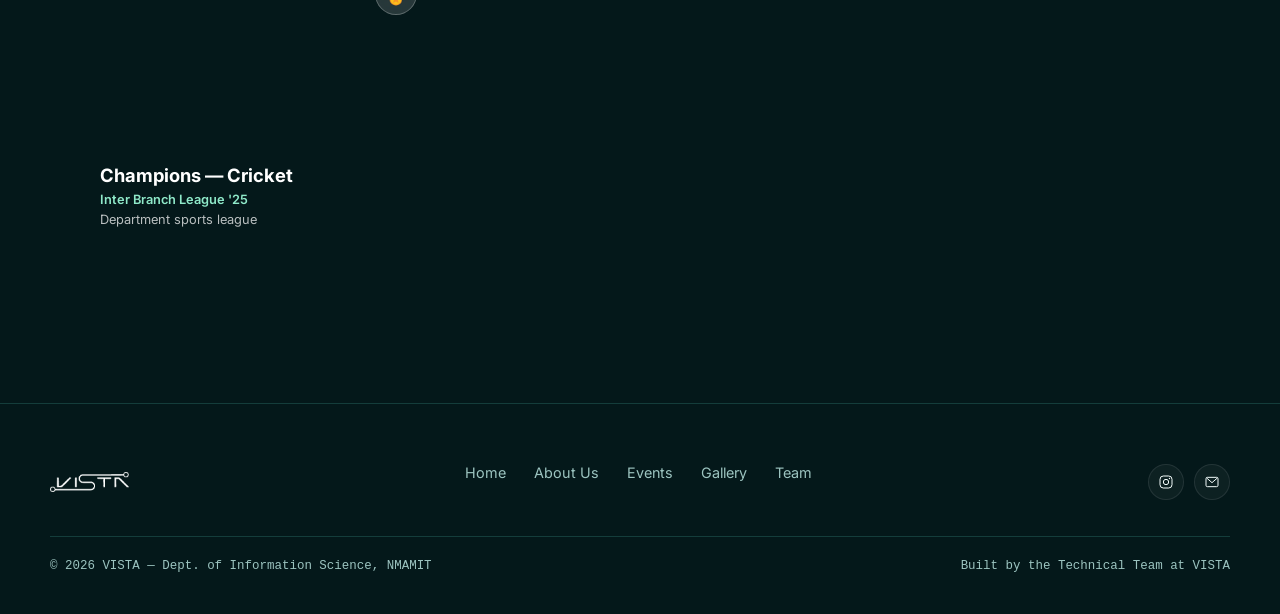
==== commit e243d856: "Backend v7" ====
--- a/index.html
+++ b/index.html
@@ -248,9 +248,7 @@
     </div>
   </footer>
 
-  <script src="https://cdn.jsdelivr.net/npm/@supabase/supabase-js@2"></script>
-<script src="./js/supabase-client.js"></script>
-<script src="./js/main.js"></script>
+  <script src="./js/main.js"></script>
   <script src="./js/auth.js"></script>
 </body>
 
--- a/css/styles.css
+++ b/css/styles.css
@@ -405,14 +405,26 @@
 .auth-form{display:flex; flex-direction:column; gap:18px; text-align:left;}
 .form-group{display:flex; flex-direction:column; gap:7px;}
 .form-group label{font-size:.8rem; font-weight:600; color:var(--text-muted); letter-spacing:.02em;}
-.form-group input{
+.form-group input,
+.form-group select{
   padding:13px 16px; border-radius:14px; border:1px solid var(--border);
   background:rgba(255,255,255,0.04); color:var(--text-primary);
   font-family:'Inter',sans-serif; font-size:.95rem; width:100%;
   transition:border-color .2s, background .2s;
 }
-:root[data-theme="light"] .form-group input{background:rgba(255,255,255,0.65);}
-.form-group input:focus{outline:none; border-color:var(--accent); background:rgba(95,224,208,0.06);}
+.form-group select{
+  appearance:none; -webkit-appearance:none; -moz-appearance:none;
+  background-image:url("data:image/svg+xml,%3Csvg xmlns='http://www.w3.org/2000/svg' width='14' height='14' viewBox='0 0 24 24' fill='none' stroke='%237a8b93' stroke-width='2' stroke-linecap='round' stroke-linejoin='round'%3E%3Cpolyline points='6 9 12 15 18 9'%3E%3C/polyline%3E%3C/svg%3E");
+  background-repeat:no-repeat; background-position:right 14px center; padding-right:40px;
+  cursor:pointer;
+}
+.form-group select option{background:var(--bg-deep); color:var(--text-primary);}
+:root[data-theme="light"] .form-group input,
+:root[data-theme="light"] .form-group select{background-color:rgba(255,255,255,0.65);}
+:root[data-theme="light"] .form-group select{background-image:url("data:image/svg+xml,%3Csvg xmlns='http://www.w3.org/2000/svg' width='14' height='14' viewBox='0 0 24 24' fill='none' stroke='%23333' stroke-width='2' stroke-linecap='round' stroke-linejoin='round'%3E%3Cpolyline points='6 9 12 15 18 9'%3E%3C/polyline%3E%3C/svg%3E"); background-repeat:no-repeat; background-position:right 14px center;}
+:root[data-theme="light"] .form-group select option{background:#fff; color:#111;}
+.form-group input:focus,
+.form-group select:focus{outline:none; border-color:var(--accent); background-color:rgba(95,224,208,0.06);}
 .form-group input::placeholder{color:var(--text-muted); opacity:.55;}
 .auth-forgot-row{display:flex; justify-content:flex-end; margin-top:-8px;}
 .auth-forgot-row a{font-size:.82rem; color:var(--accent); font-weight:600;}
@@ -540,3 +552,211 @@
   letter-spacing:.04em; text-transform:uppercase; background:var(--accent); color:var(--bg-deep); vertical-align:middle;
 }
 .member-sub{font-size:.78rem; color:var(--text-muted); white-space:nowrap; overflow:hidden; text-overflow:ellipsis;}
+
+/* ===== Profile page ===== */
+.profile-card{max-width:560px;}
+.profile-header{display:flex; align-items:center; gap:18px; text-align:left; margin-bottom:8px;}
+.profile-avatar-wrap{position:relative; flex-shrink:0;}
+.profile-avatar{
+  width:76px; height:76px; border-radius:50%; object-fit:cover; display:block;
+  background:rgba(95,224,208,0.14); color:var(--accent);
+  align-items:center; justify-content:center;
+  font-weight:800; font-size:1.6rem; border:2px solid var(--border);
+}
+div.profile-avatar{display:flex;}
+.profile-avatar-edit{
+  position:absolute; bottom:-2px; right:-2px; width:26px; height:26px; border-radius:50%;
+  background:var(--accent); color:var(--bg-deep); border:2px solid var(--card-solid);
+  display:flex; align-items:center; justify-content:center; cursor:pointer;
+  font-size:.7rem; transition:transform .2s;
+}
+.profile-avatar-edit:hover{transform:scale(1.08);}
+.profile-avatar-edit input{
+  position:absolute; width:1px; height:1px; padding:0; margin:-1px; overflow:hidden;
+  clip:rect(0,0,0,0); white-space:nowrap; border:0;
+}
+.profile-heading{min-width:0;}
+.profile-heading h1{font-size:1.5rem; margin:0 0 4px; line-height:1.2;}
+.profile-heading .auth-sub{margin:0; font-size:.85rem;}
+.role-badge{
+  display:inline-block; margin-top:6px; padding:3px 10px; border-radius:100px; font-size:.65rem; font-weight:700;
+  letter-spacing:.04em; text-transform:uppercase; background:rgba(95,224,208,0.12); color:var(--accent);
+  border:1px solid var(--accent-dim);
+}
+.profile-info-grid{display:grid; grid-template-columns:1fr 1fr; gap:10px; margin:22px 0 8px; text-align:left;}
+.profile-info-grid .info-cell{
+  padding:12px 14px; border-radius:14px; background:rgba(255,255,255,0.03); border:1px solid var(--border);
+  min-width:0;
+}
+.profile-info-grid .info-cell.span-2{grid-column:1/-1;}
+.info-cell .info-label{font-size:.72rem; font-weight:600; color:var(--text-muted); display:block; margin-bottom:3px;}
+.info-cell .info-value{font-size:.92rem; color:var(--text-primary); font-weight:600; word-break:break-word;}
+.profile-section-title{font-size:.78rem; font-weight:700; letter-spacing:.04em; text-transform:uppercase; color:var(--text-muted); text-align:left; margin:26px 0 10px;}
+.reg-row{
+  display:flex; align-items:center; justify-content:space-between; gap:12px;
+  padding:12px 14px; border-radius:14px; background:rgba(255,255,255,0.03); border:1px solid var(--border);
+  margin-bottom:8px; text-align:left;
+}
+.reg-row .reg-row-name{font-weight:700; font-size:.9rem;}
+.reg-row .reg-row-sub{font-size:.76rem; color:var(--text-muted); margin-top:2px;}
+.reg-status{
+  flex-shrink:0; padding:4px 10px; border-radius:100px; font-size:.68rem; font-weight:700;
+  text-transform:uppercase; letter-spacing:.03em; white-space:nowrap;
+}
+.reg-status.finalized{background:rgba(95,224,208,0.14); color:var(--accent);}
+.reg-status.pending{background:rgba(255,200,90,0.14); color:#FFC85A;}
+.empty-note{font-size:.85rem; color:var(--text-muted); text-align:left; padding:6px 2px;}
+.avatar-edit-hint{font-size:.72rem; color:var(--text-muted); margin:-4px 0 14px; text-align:left;}
+
+/* ===================================================================
+   Admin dashboard
+   =================================================================== */
+.admin-shell{max-width:1180px; margin:0 auto; padding:0 24px 100px;}
+
+.admin-tabs{
+  display:flex; gap:6px; margin-bottom:22px;
+  background:var(--glass-bg);
+  border:1px solid var(--glass-border);
+  backdrop-filter:blur(16px) saturate(160%);
+  -webkit-backdrop-filter:blur(16px) saturate(160%);
+  border-radius:14px; padding:6px; width:fit-content;
+}
+.admin-tab{
+  border:none; background:transparent; color:var(--text-muted);
+  font-family:'Plus Jakarta Sans',sans-serif; font-weight:600; font-size:.9rem;
+  padding:10px 20px; border-radius:9px; cursor:pointer;
+  transition:background .2s ease,color .2s ease;
+}
+.admin-tab:hover{color:var(--text-primary);}
+.admin-tab.active{background:var(--accent); color:var(--bg-deep);}
+
+.admin-tab-content{min-height:200px;}
+
+.admin-toolbar{
+  display:flex; align-items:center; gap:12px; flex-wrap:wrap;
+  margin-bottom:18px;
+}
+.admin-toolbar .admin-filter{margin-left:0;}
+.admin-toolbar > *:last-child{margin-left:auto;}
+
+.admin-filter{
+  background:var(--card);
+  border:1px solid var(--border);
+  color:var(--text-primary);
+  font-family:'Inter',sans-serif; font-size:.88rem;
+  padding:10px 14px; border-radius:10px;
+  outline:none; min-width:160px;
+}
+.admin-filter:focus{border-color:var(--accent);}
+:root[data-theme="light"] .admin-filter{background-color:rgba(255,255,255,0.65);}
+
+.admin-view-toggle{display:flex; gap:6px; background:var(--card); border:1px solid var(--border); border-radius:10px; padding:4px;}
+.admin-view-toggle button{
+  border:none; background:transparent; color:var(--text-muted);
+  font-family:'Plus Jakarta Sans',sans-serif; font-weight:600; font-size:.82rem;
+  padding:8px 14px; border-radius:7px; cursor:pointer; transition:background .2s ease,color .2s ease;
+}
+.admin-view-toggle button.active{background:var(--accent); color:var(--bg-deep);}
+.admin-view-toggle button:hover:not(.active){color:var(--text-primary);}
+
+/* table */
+.table-wrap{
+  background:var(--glass-bg);
+  border:1px solid var(--glass-border);
+  backdrop-filter:blur(16px) saturate(160%);
+  -webkit-backdrop-filter:blur(16px) saturate(160%);
+  border-radius:18px;
+  overflow-x:auto;
+}
+.admin-table{width:100%; border-collapse:collapse; font-size:.87rem; white-space:nowrap;}
+.admin-table th{
+  text-align:left; font-family:'Plus Jakarta Sans',sans-serif; font-weight:700;
+  font-size:.72rem; letter-spacing:.06em; text-transform:uppercase;
+  color:var(--text-muted); padding:16px 18px; border-bottom:1px solid var(--border);
+}
+.admin-table td{padding:14px 18px; border-bottom:1px solid var(--border); color:var(--text-primary); vertical-align:middle;}
+.admin-table tbody tr:last-child td{border-bottom:none;}
+.admin-table tbody tr:hover{background:rgba(255,255,255,0.03);}
+.admin-table td .empty-note{white-space:normal;}
+
+.admin-row-actions{display:flex; gap:8px; white-space:nowrap;}
+
+.admin-status-select{
+  background:var(--card); border:1px solid var(--border); color:var(--text-primary);
+  font-family:'Inter',sans-serif; font-size:.82rem; padding:7px 10px; border-radius:8px; outline:none; cursor:pointer;
+}
+.admin-status-select:focus{border-color:var(--accent);}
+.admin-status-select:disabled{opacity:.45; cursor:not-allowed;}
+:root[data-theme="light"] .admin-status-select{background-color:rgba(255,255,255,0.7);}
+
+.admin-inline-fields{display:grid; grid-template-columns:1fr 1fr; gap:14px;}
+
+/* buttons */
+.btn-sm{
+  border:1px solid var(--border); background:transparent; color:var(--text-primary);
+  font-family:'Plus Jakarta Sans',sans-serif; font-weight:600; font-size:.78rem;
+  padding:7px 14px; border-radius:8px; cursor:pointer; transition:background .2s ease,border-color .2s ease;
+}
+.btn-sm:hover{background:rgba(255,255,255,0.08); border-color:var(--accent);}
+.btn-danger{color:#ff8a8a; border-color:rgba(255,110,110,0.35);}
+.btn-danger:hover{background:rgba(255,90,90,0.12); border-color:#ff8a8a;}
+
+/* status pills */
+.pill{
+  display:inline-flex; align-items:center; gap:6px;
+  font-family:'Plus Jakarta Sans',sans-serif; font-weight:700; font-size:.72rem;
+  letter-spacing:.02em; padding:5px 12px; border-radius:100px;
+}
+.pill::before{content:""; width:6px; height:6px; border-radius:50%; background:currentColor;}
+.pill-open{color:var(--accent-2); background:rgba(143,233,201,0.12);}
+.pill-closed{color:#ff9a9a; background:rgba(255,110,110,0.12);}
+.pill-finalized{color:var(--accent-2); background:rgba(143,233,201,0.12);}
+.pill-pending{color:#f0c674; background:rgba(240,198,116,0.14);}
+.pill-cancelled{color:#ff9a9a; background:rgba(255,110,110,0.12);}
+
+/* ---- grouped ("by event") registrations view ---- */
+.event-group{
+  background:var(--glass-bg);
+  border:1px solid var(--glass-border);
+  backdrop-filter:blur(16px) saturate(160%);
+  -webkit-backdrop-filter:blur(16px) saturate(160%);
+  border-radius:18px;
+  padding:22px 24px;
+  margin-bottom:18px;
+}
+.event-group-header{
+  display:flex; align-items:center; justify-content:space-between; flex-wrap:wrap; gap:12px;
+  padding-bottom:16px; margin-bottom:16px; border-bottom:1px solid var(--border);
+}
+.event-group-title{display:flex; align-items:center; gap:12px; flex-wrap:wrap;}
+.event-group-title h3{font-size:1.15rem; font-weight:700;}
+.event-group-meta{color:var(--text-muted); font-size:.82rem; margin-top:4px;}
+.event-group-stats{display:flex; gap:22px; flex-wrap:wrap;}
+.event-group-stat{text-align:right;}
+.event-group-stat .num{font-family:'Plus Jakarta Sans',sans-serif; font-weight:800; font-size:1.3rem; color:var(--accent); line-height:1;}
+.event-group-stat .label{font-size:.7rem; color:var(--text-muted); text-transform:uppercase; letter-spacing:.05em; margin-top:3px;}
+
+.team-card{
+  background:var(--card); border:1px solid var(--border); border-radius:14px;
+  padding:16px 18px; margin-bottom:12px;
+}
+.team-card:last-child{margin-bottom:0;}
+.team-card-header{display:flex; align-items:center; justify-content:space-between; flex-wrap:wrap; gap:10px; margin-bottom:12px;}
+.team-card-header h4{font-size:.98rem; font-weight:700;}
+.team-card-header .mono{color:var(--text-muted); font-size:.8rem; margin-left:8px;}
+
+.member-list{display:flex; flex-direction:column; gap:8px;}
+.member-row{
+  display:flex; align-items:center; justify-content:space-between; gap:12px; flex-wrap:wrap;
+  padding:9px 12px; background:rgba(255,255,255,0.03); border-radius:9px; font-size:.85rem;
+}
+.member-row .member-name{font-weight:600; display:flex; align-items:center; gap:8px;}
+.member-row .member-sub{color:var(--text-muted); font-size:.8rem;}
+.member-leader-badge{
+  font-size:.65rem; font-weight:700; letter-spacing:.04em; text-transform:uppercase;
+  color:var(--accent); background:rgba(95,224,208,0.12); padding:2px 8px; border-radius:100px;
+}
+
+.solo-list{display:flex; flex-direction:column; gap:8px;}
+
+.admin-empty-event{color:var(--text-muted); font-size:.85rem; padding:8px 2px;}
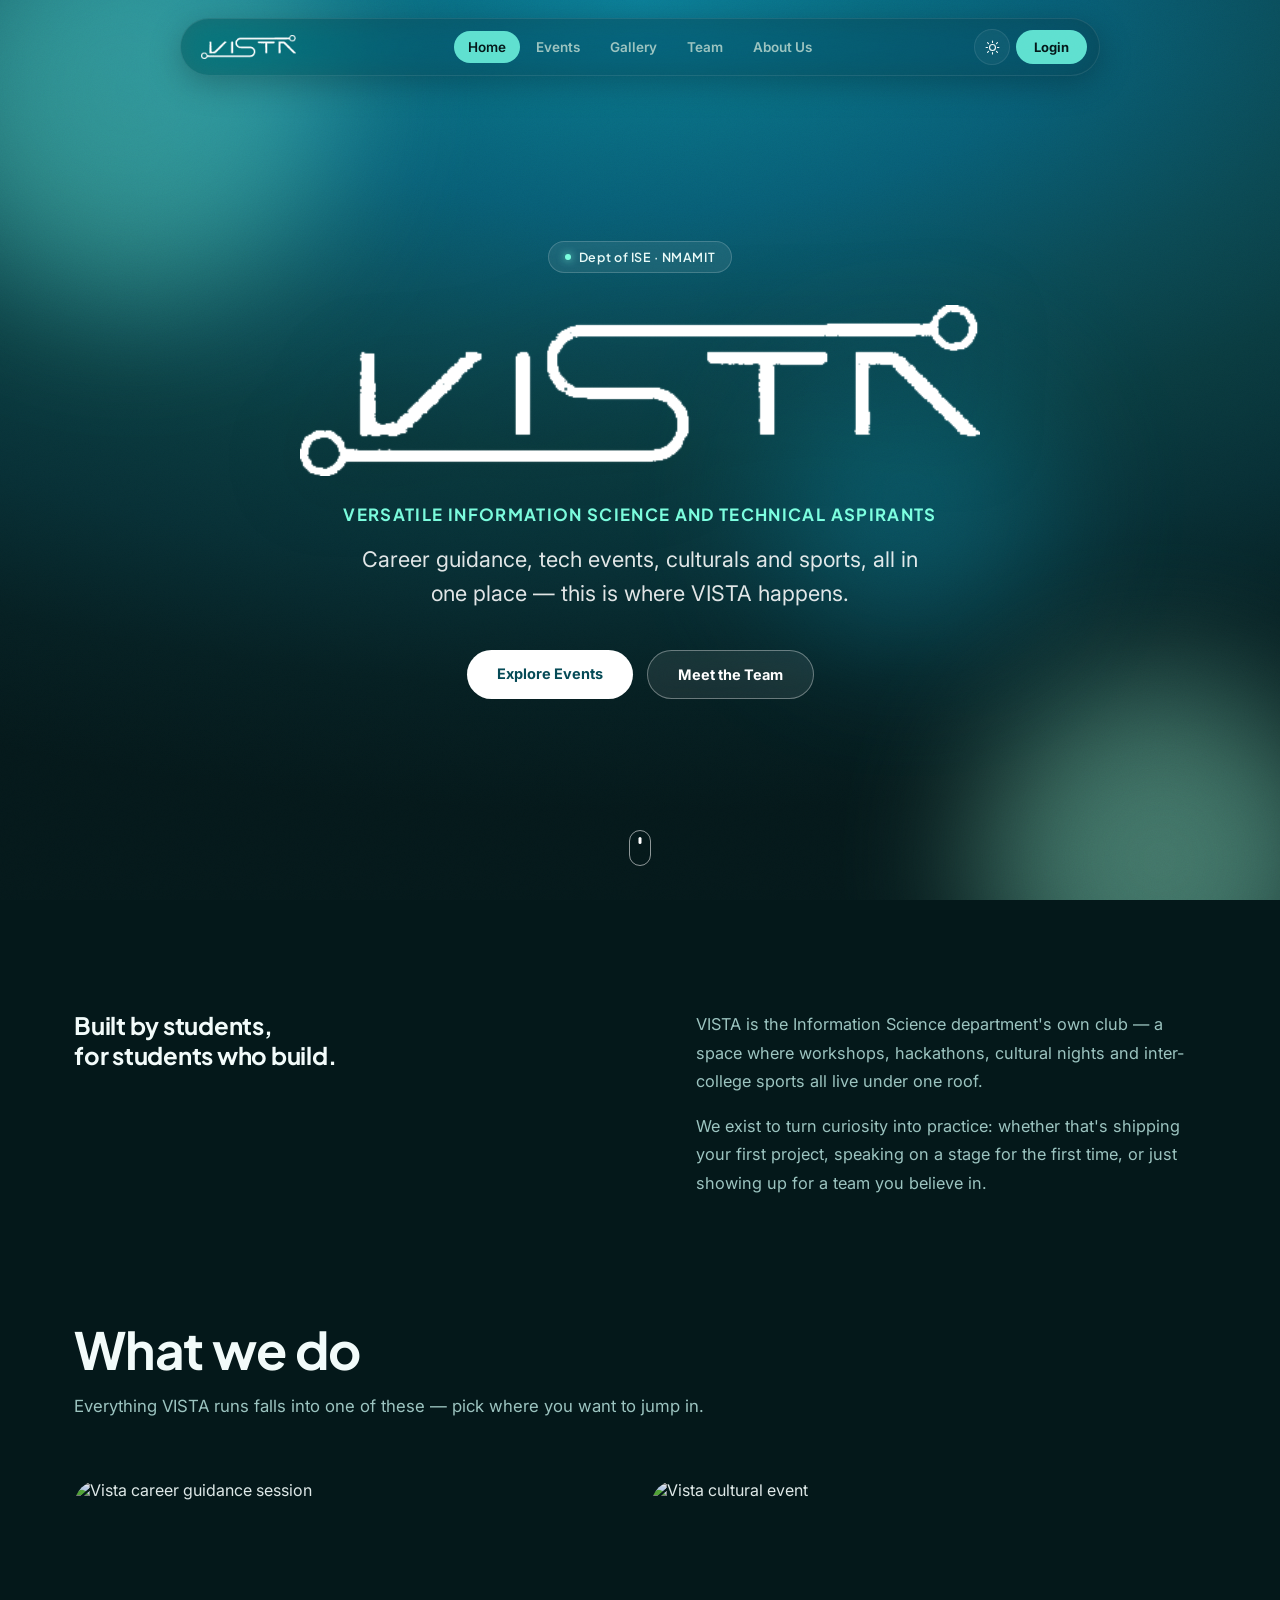
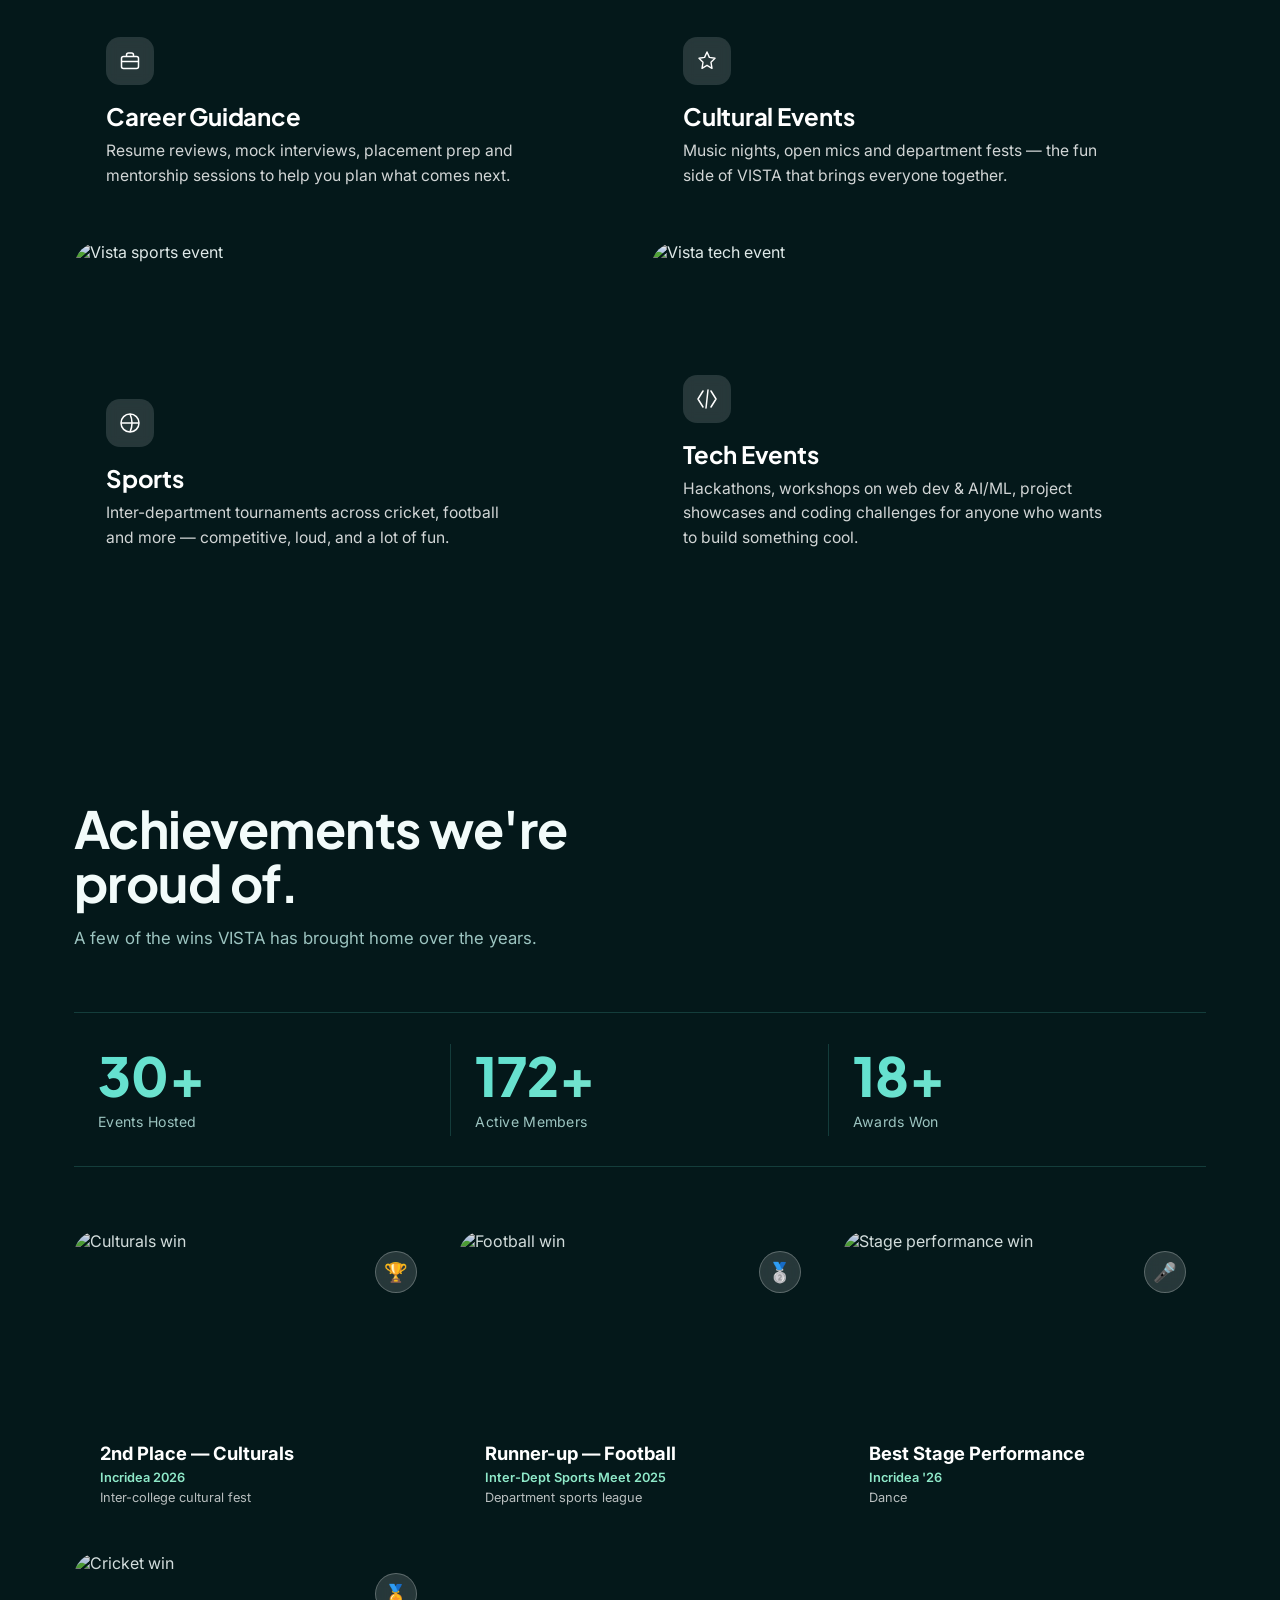
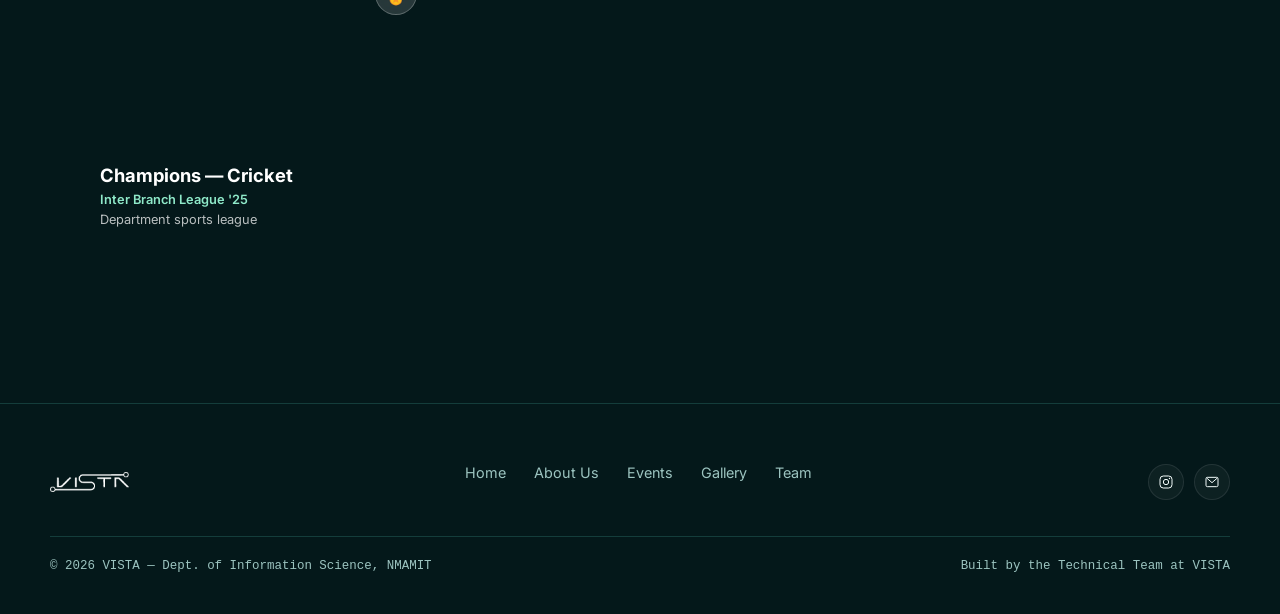
==== commit 95b5413d: "Cache Issues" ====
--- a/index.html
+++ b/index.html
@@ -11,7 +11,7 @@
   <link
     href="https://fonts.googleapis.com/css2?family=Plus+Jakarta+Sans:wght@500;600;700;800&family=Inter:wght@400;500;600;700&display=swap"
     rel="stylesheet">
-  <link rel="stylesheet" href="./css/styles.css">
+  <link rel="stylesheet" href="./css/styles.css?v=20260822">
 </head>
 
 <body>
@@ -248,8 +248,8 @@
     </div>
   </footer>
 
-  <script src="./js/main.js"></script>
-  <script src="./js/auth.js"></script>
+  <script src="./js/main.js?v=20260822"></script>
+  <script src="./js/auth.js?v=20260822"></script>
 </body>
 
 </html>
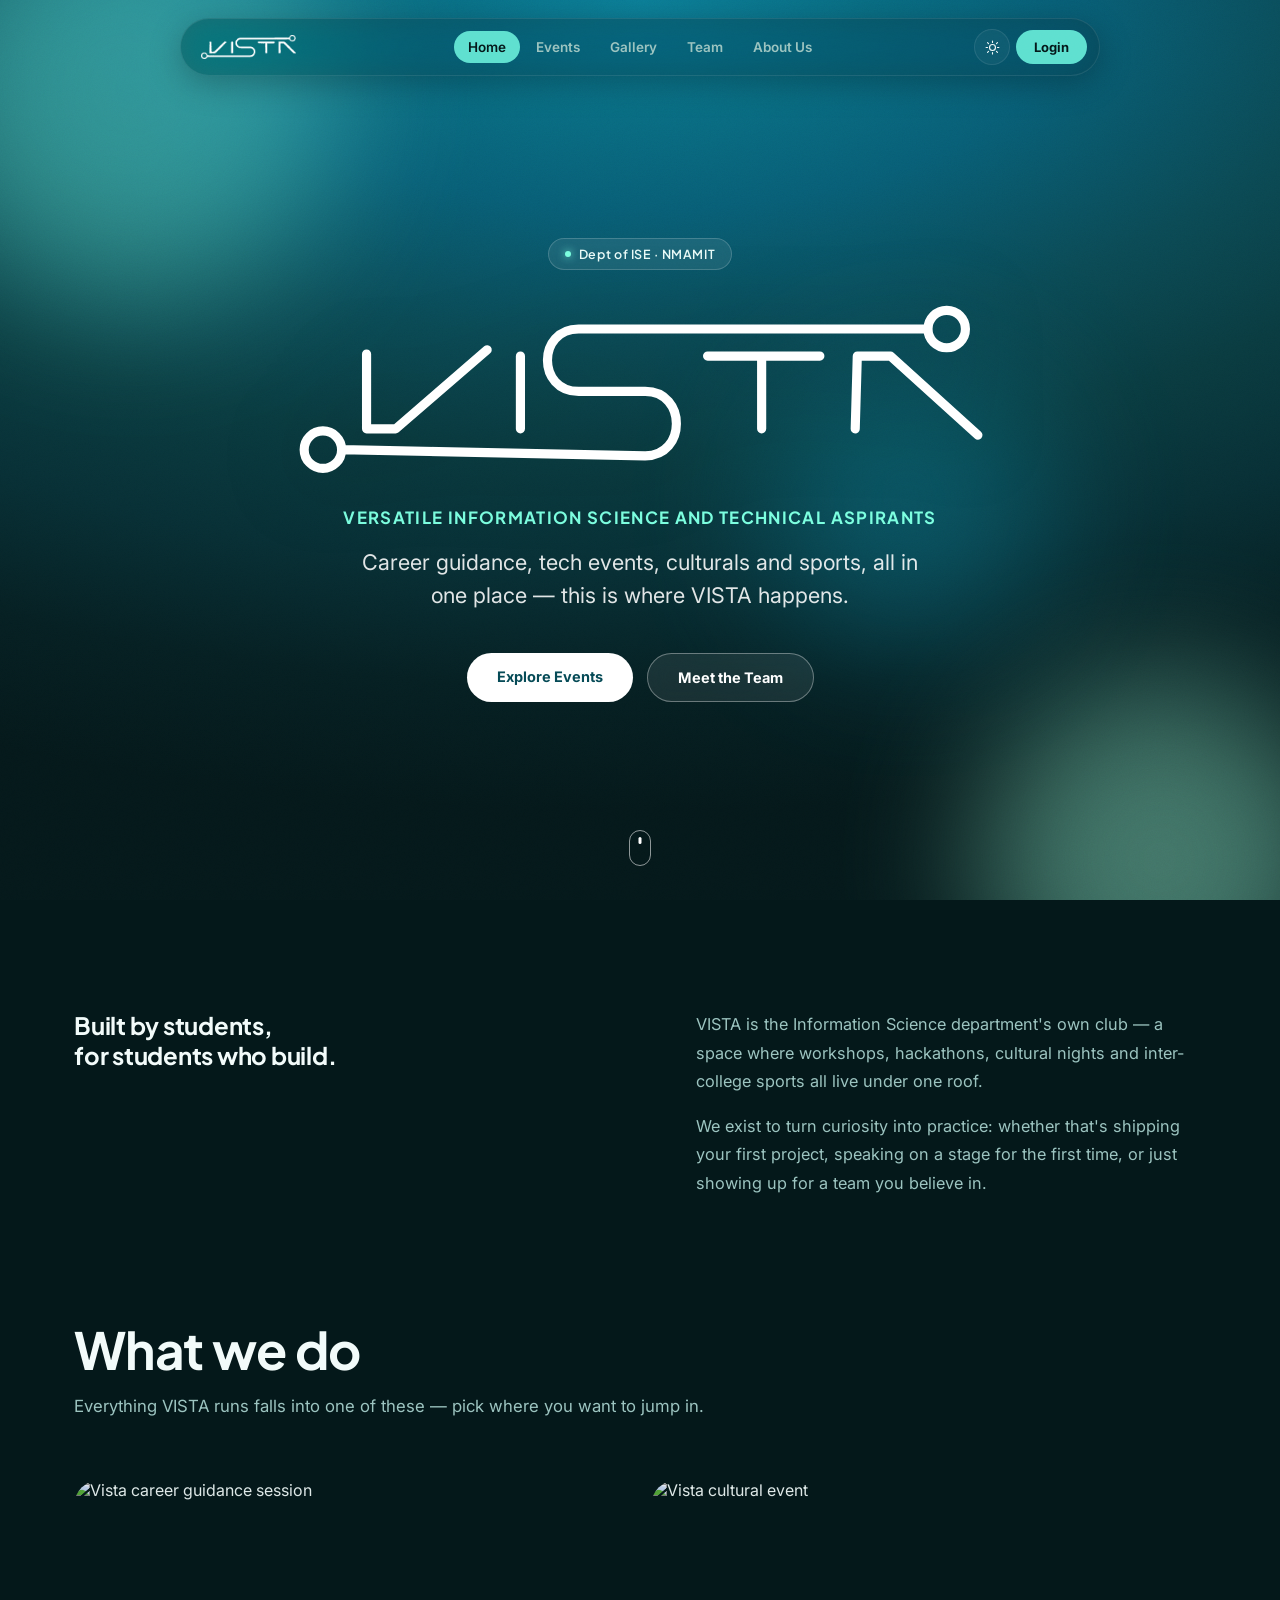
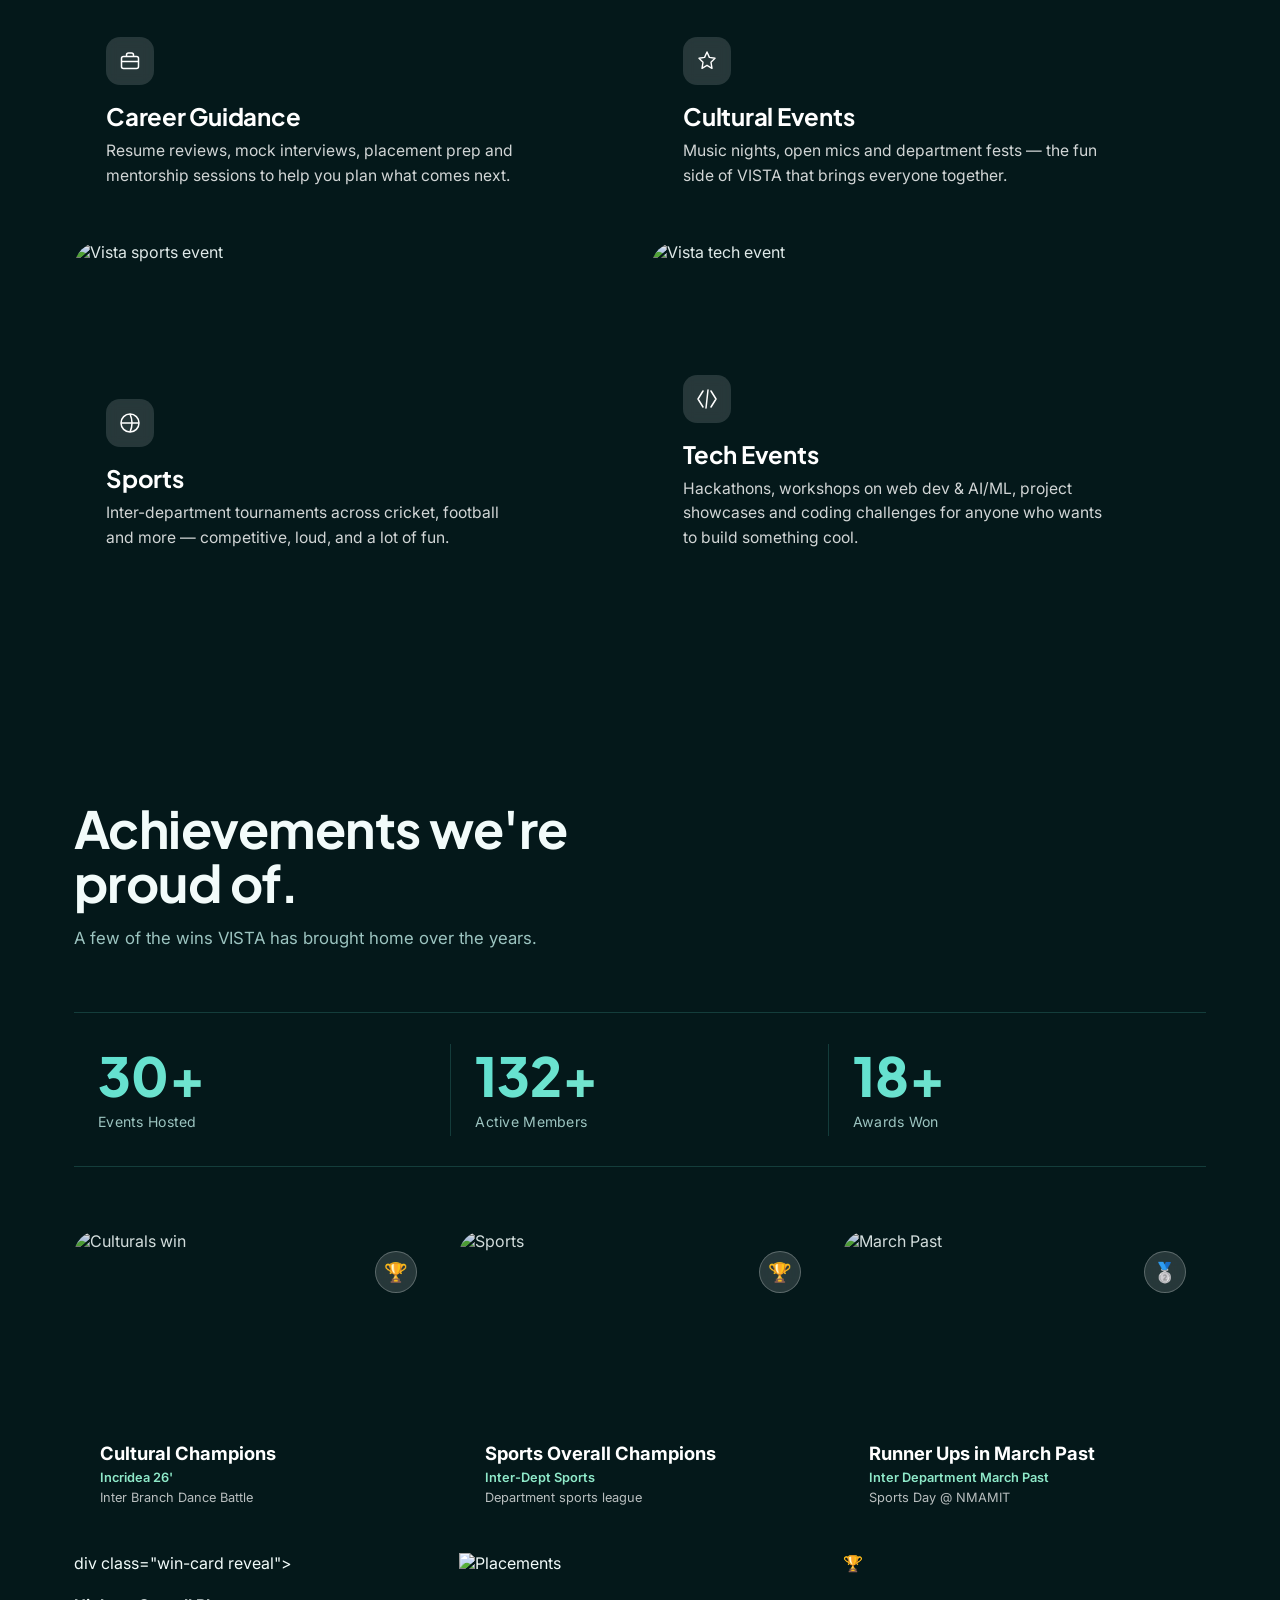
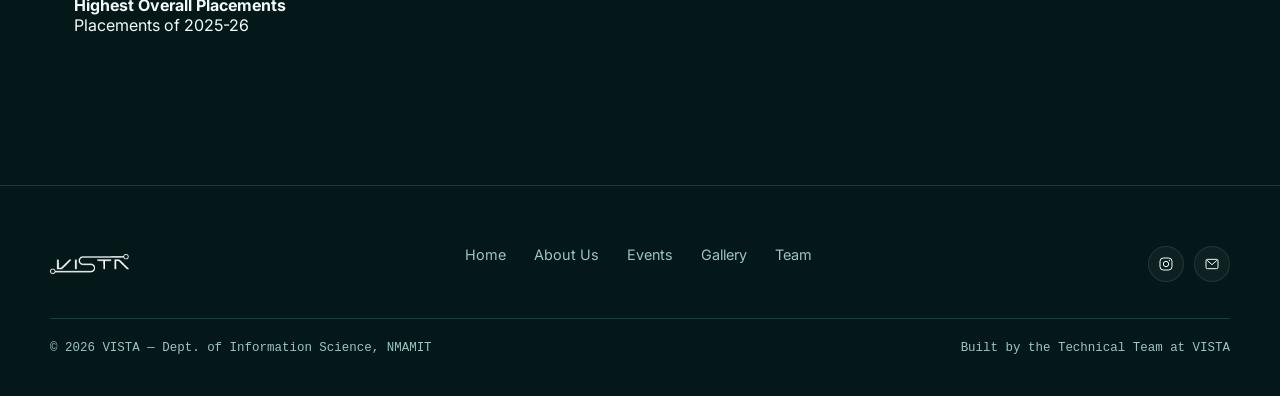
==== commit f593e03e: "Logo Fix" ====
--- a/index.html
+++ b/index.html
@@ -59,7 +59,22 @@
       </div>
       <div class="hero-inner">
         <div class="hero-eyebrow"><span class="dot"></span>Dept of ISE · NMAMIT</div>
-        <img src="./assets/images/vista-logo.png" alt="VISTA" class="hero-logo" id="heroLogo">
+        <div class="hero-logo hero-logo-anim" id="heroLogo">
+          <svg viewBox="0 0 327 85" xmlns="http://www.w3.org/2000/svg" class="vista-anim-svg">
+            <path id="heroSpine" class="vista-stroke"
+              d="M20,71 A9,9 0 1,1 2,71 A9,9 0 1,1 20,71
+                 L166,74
+                 C186,74 186,43 166,43
+                 L134,43
+                 C114,43 114,13 134,13
+                 L302,13
+                 A9,9 0 1,1 320,13 A9,9 0 1,1 302,13"/>
+            <path id="heroLetV" class="vista-stroke" d="M32,25 L32,61 L46,61 L90,23"/>
+            <path id="heroLetI" class="vista-stroke" d="M106,26 L106,61"/>
+            <path id="heroLetT" class="vista-stroke" d="M196,26 L250,26 M222,26 L222,61"/>
+            <path id="heroLetA" class="vista-stroke" d="M267,61 L268,26 L284,26 L326,64"/>
+          </svg>
+        </div>
         <p class="hero-fullname">Versatile Information Science and Technical Aspirants</p>
         <p class="tagline">Career guidance, tech events, culturals and sports, all in one place — this is where VISTA
           happens.</p>
@@ -173,37 +188,35 @@
           </div>
           <div class="badge">🏆</div>
           <div class="win-content">
-            <h4>2nd Place — Culturals</h4>
-            <span class="win-event">Incridea 2026</span>
-            <p class="win-year">Inter-college cultural fest</p>
+            <h4>Cultural Champions</h4>
+            <span class="win-event">Incridea 26'</span>
+            <p class="win-year">Inter Branch Dance Battle</p>
           </div>
         </div>
         <div class="win-card reveal">
-          <div class="win-bg"><img src="https://picsum.photos/seed/vista-win-football/700/600" alt="Football win"></div>
+          <div class="win-bg"><img src="https://picsum.photos/seed/vista-win-football/700/600" alt="Sports"></div>
+          <div class="badge">🏆</div>
+          <div class="win-content">
+            <h4>Sports Overall Champions</h4>
+            <span class="win-event">Inter-Dept Sports</span>
+            <p class="win-year">Department sports league</p>
+          </div>
+        </div>
+        <div class="win-card reveal">
+          <div class="win-bg"><img src="https://lh3.googleusercontent.com/d/1JSxrWMk3bYfBmrApi24ObhfCUd4Nm0AO=w1600" alt="March Past"></div>
           <div class="badge">🥈</div>
           <div class="win-content">
-            <h4>Runner-up — Football</h4>
-            <span class="win-event">Inter-Dept Sports Meet 2025</span>
-            <p class="win-year">Department sports league</p>
-          </div>
-        </div>
-        <div class="win-card reveal">
-          <div class="win-bg"><img src="https://picsum.photos/seed/vista-win-stage/700/600" alt="Stage performance win">
-          </div>
-          <div class="badge">🎤</div>
-          <div class="win-content">
-            <h4>Best Stage Performance</h4>
-            <span class="win-event">Incridea '26</span>
-            <p class="win-year">Dance </p>
-          </div>
-        </div>
-        <div class="win-card reveal">
-          <div class="win-bg"><img src="https://picsum.photos/seed/vista-win-cricket/700/600" alt="Cricket win"></div>
-          <div class="badge">🏅</div>
-          <div class="win-content">
-            <h4>Champions — Cricket</h4>
-            <span class="win-event">Inter Branch League '25</span>
-            <p class="win-year">Department sports league</p>
+            <h4>Runner Ups in March Past</h4>
+            <span class="win-event">Inter Department March Past</span>
+            <p class="win-year">Sports Day @ NMAMIT</p>
+          </div>
+        </div>
+        div class="win-card reveal">
+          <div class="win-bg"><img src="https://encrypted-tbn0.gstatic.com/images?q=tbn:ANd9GcSbM7_uIIdBahMVv32eF8gX6iEn6GJnT3a8bv6CJveI1ZWkP8dISRzmRLk&s=10" alt="Placements"></div>
+          <div class="badge">🏆</div>
+          <div class="win-content">
+            <h4>Highest Overall Placements</h4>
+            <span class="win-event">Placements of 2025-26</span>
           </div>
         </div>
       </div>
--- a/css/styles.css
+++ b/css/styles.css
@@ -165,6 +165,23 @@
   animation:heroFloat 6s ease-in-out infinite;
 }
 @keyframes heroFloat{0%,100%{transform:translateY(0);}50%{transform:translateY(-10px);}}
+
+/* animated inline SVG logo on the homepage hero */
+.hero-logo-anim .vista-anim-svg{ width:100%; height:auto; display:block; overflow:visible; }
+.hero-logo-anim .vista-stroke{
+  fill:none; stroke:#ffffff; stroke-width:4.4;
+  stroke-linecap:round; stroke-linejoin:round;
+}
+.hero-logo-anim #heroSpine{ animation:vistaDraw 1.5s cubic-bezier(.6,0,.3,1) forwards; }
+.hero-logo-anim #heroLetV,
+.hero-logo-anim #heroLetI,
+.hero-logo-anim #heroLetT,
+.hero-logo-anim #heroLetA{ animation:vistaDraw 0.5s ease-out forwards; }
+.hero-logo-anim #heroLetV{ animation-delay:0.3s; }
+.hero-logo-anim #heroLetI{ animation-delay:0.45s; }
+.hero-logo-anim #heroLetT{ animation-delay:1.0s; }
+.hero-logo-anim #heroLetA{ animation-delay:1.25s; }
+@keyframes vistaDraw{ to{ stroke-dashoffset:0; } }
 .hero .hero-fullname{
   font-family:'Plus Jakarta Sans',sans-serif; font-weight:700; font-size:clamp(.85rem,1.6vw,1.05rem);
   letter-spacing:0.08em; text-transform:uppercase; color:#7CFFE0; margin:0 auto 18px;
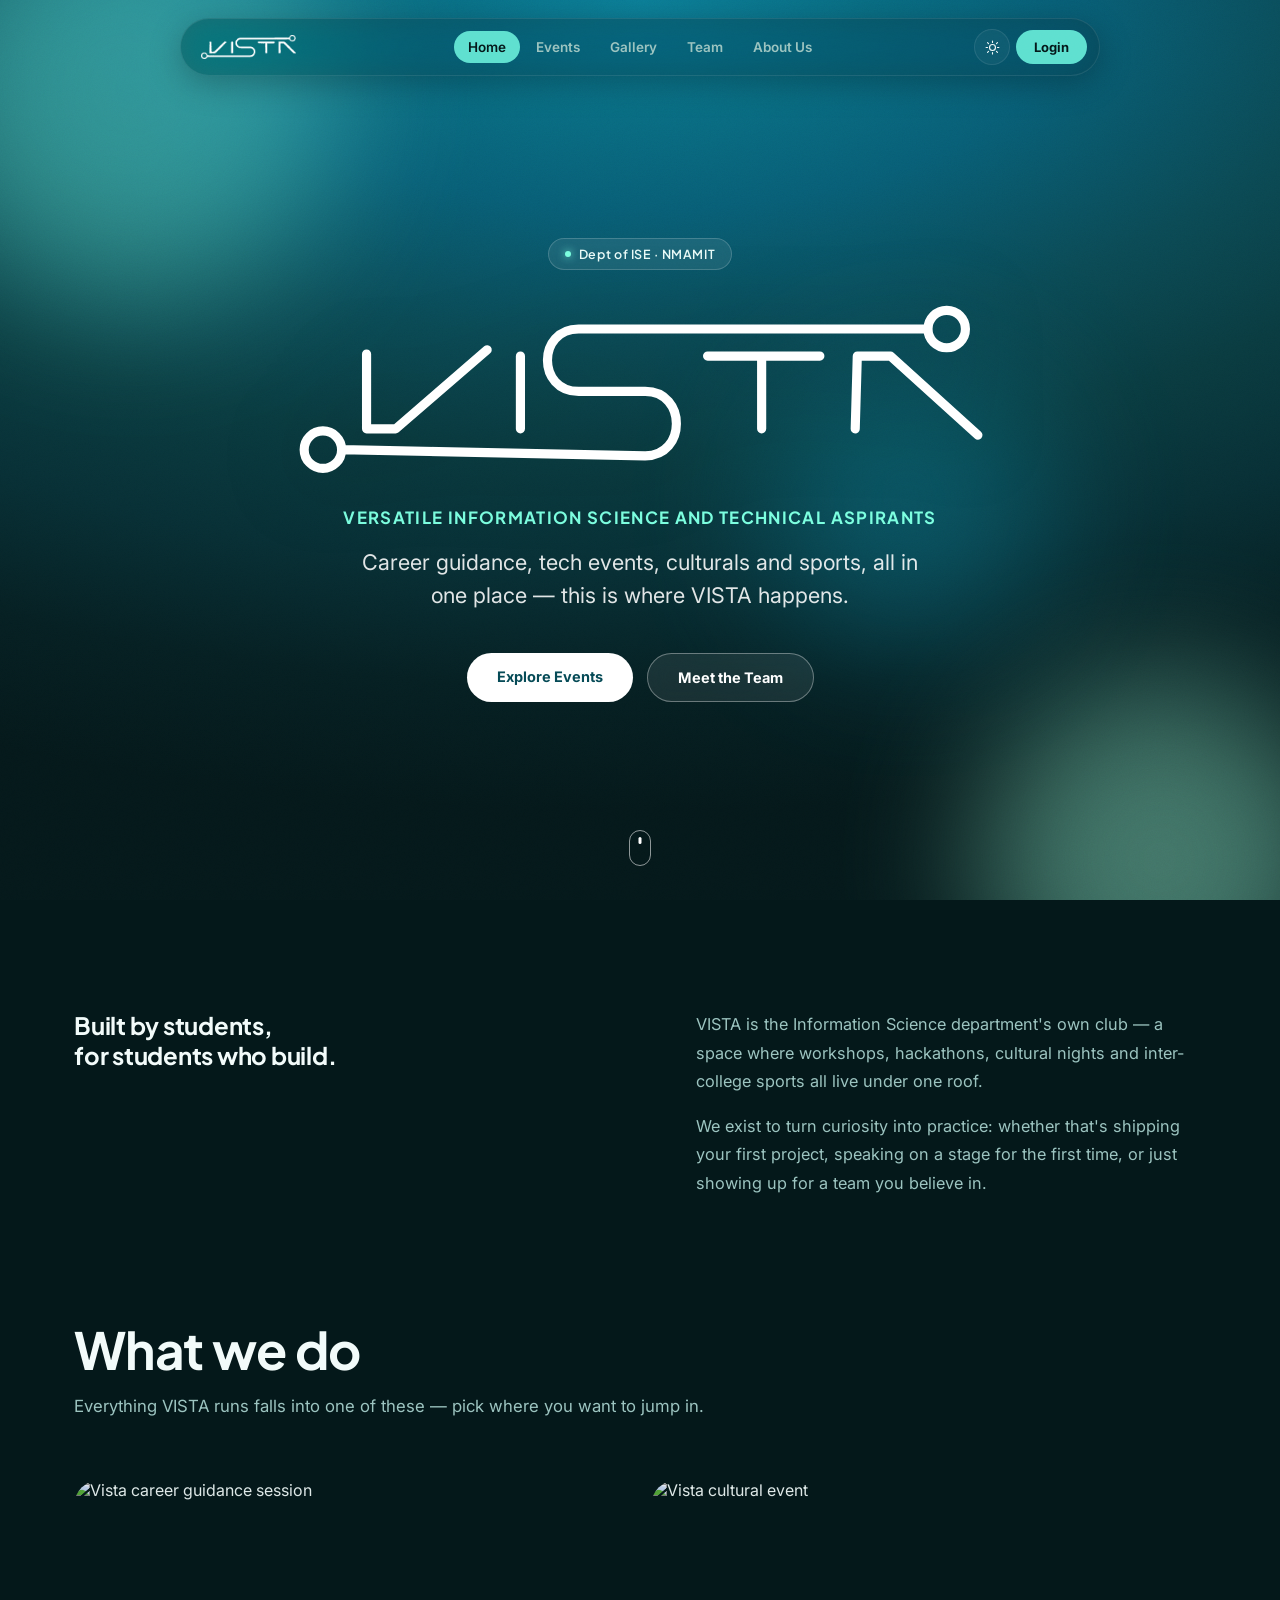
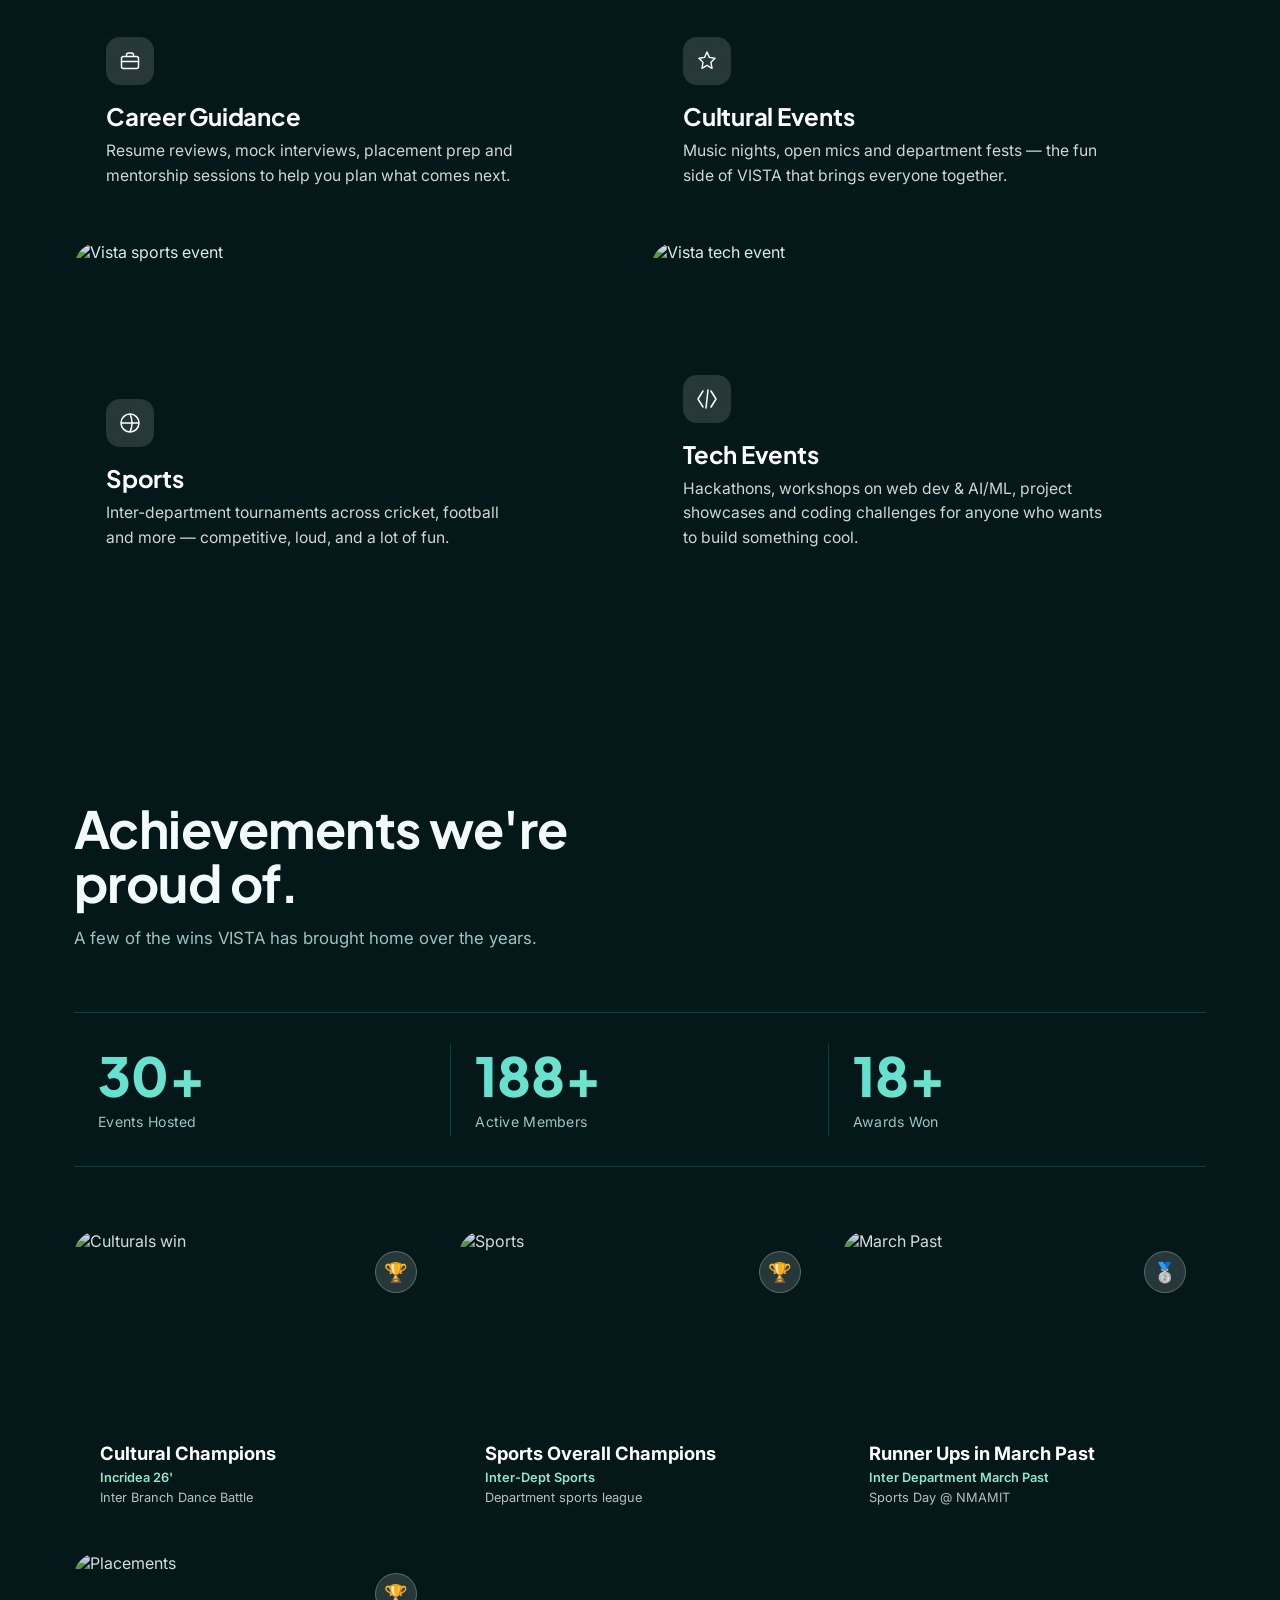
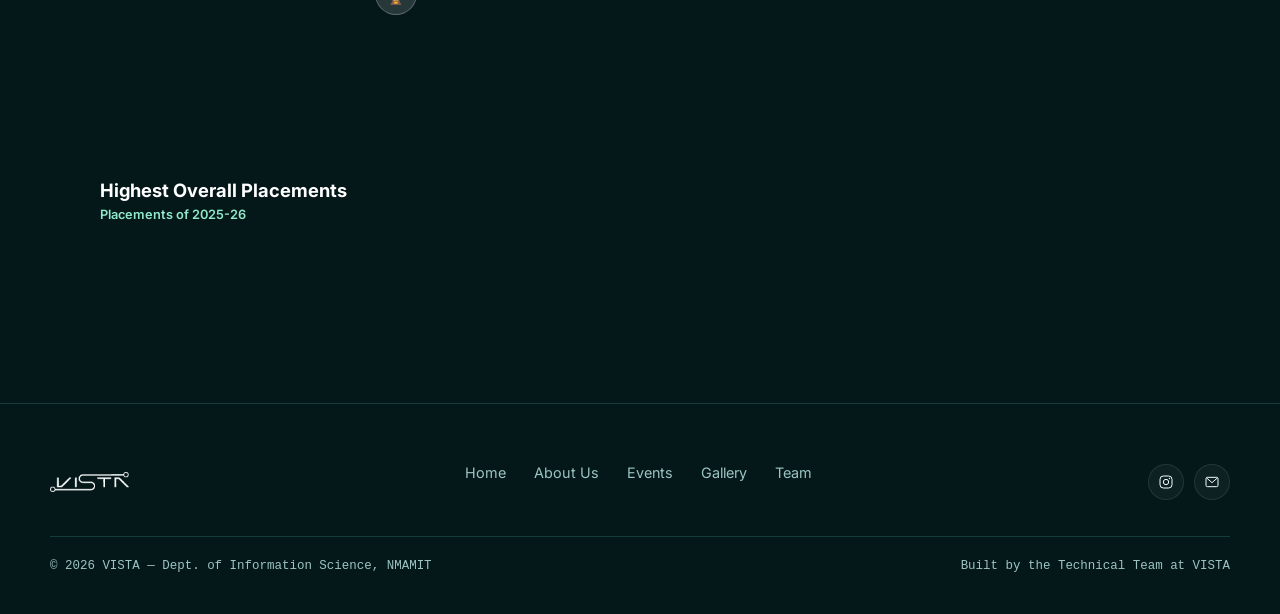
==== commit f2a45710: "Image Fixes" ====
--- a/index.html
+++ b/index.html
@@ -211,8 +211,8 @@
             <p class="win-year">Sports Day @ NMAMIT</p>
           </div>
         </div>
-        div class="win-card reveal">
-          <div class="win-bg"><img src="https://encrypted-tbn0.gstatic.com/images?q=tbn:ANd9GcSbM7_uIIdBahMVv32eF8gX6iEn6GJnT3a8bv6CJveI1ZWkP8dISRzmRLk&s=10" alt="Placements"></div>
+        <div class="win-card reveal">
+          <div class="win-bg"><img src="#" alt="Placements"></div>
           <div class="badge">🏆</div>
           <div class="win-content">
             <h4>Highest Overall Placements</h4>
